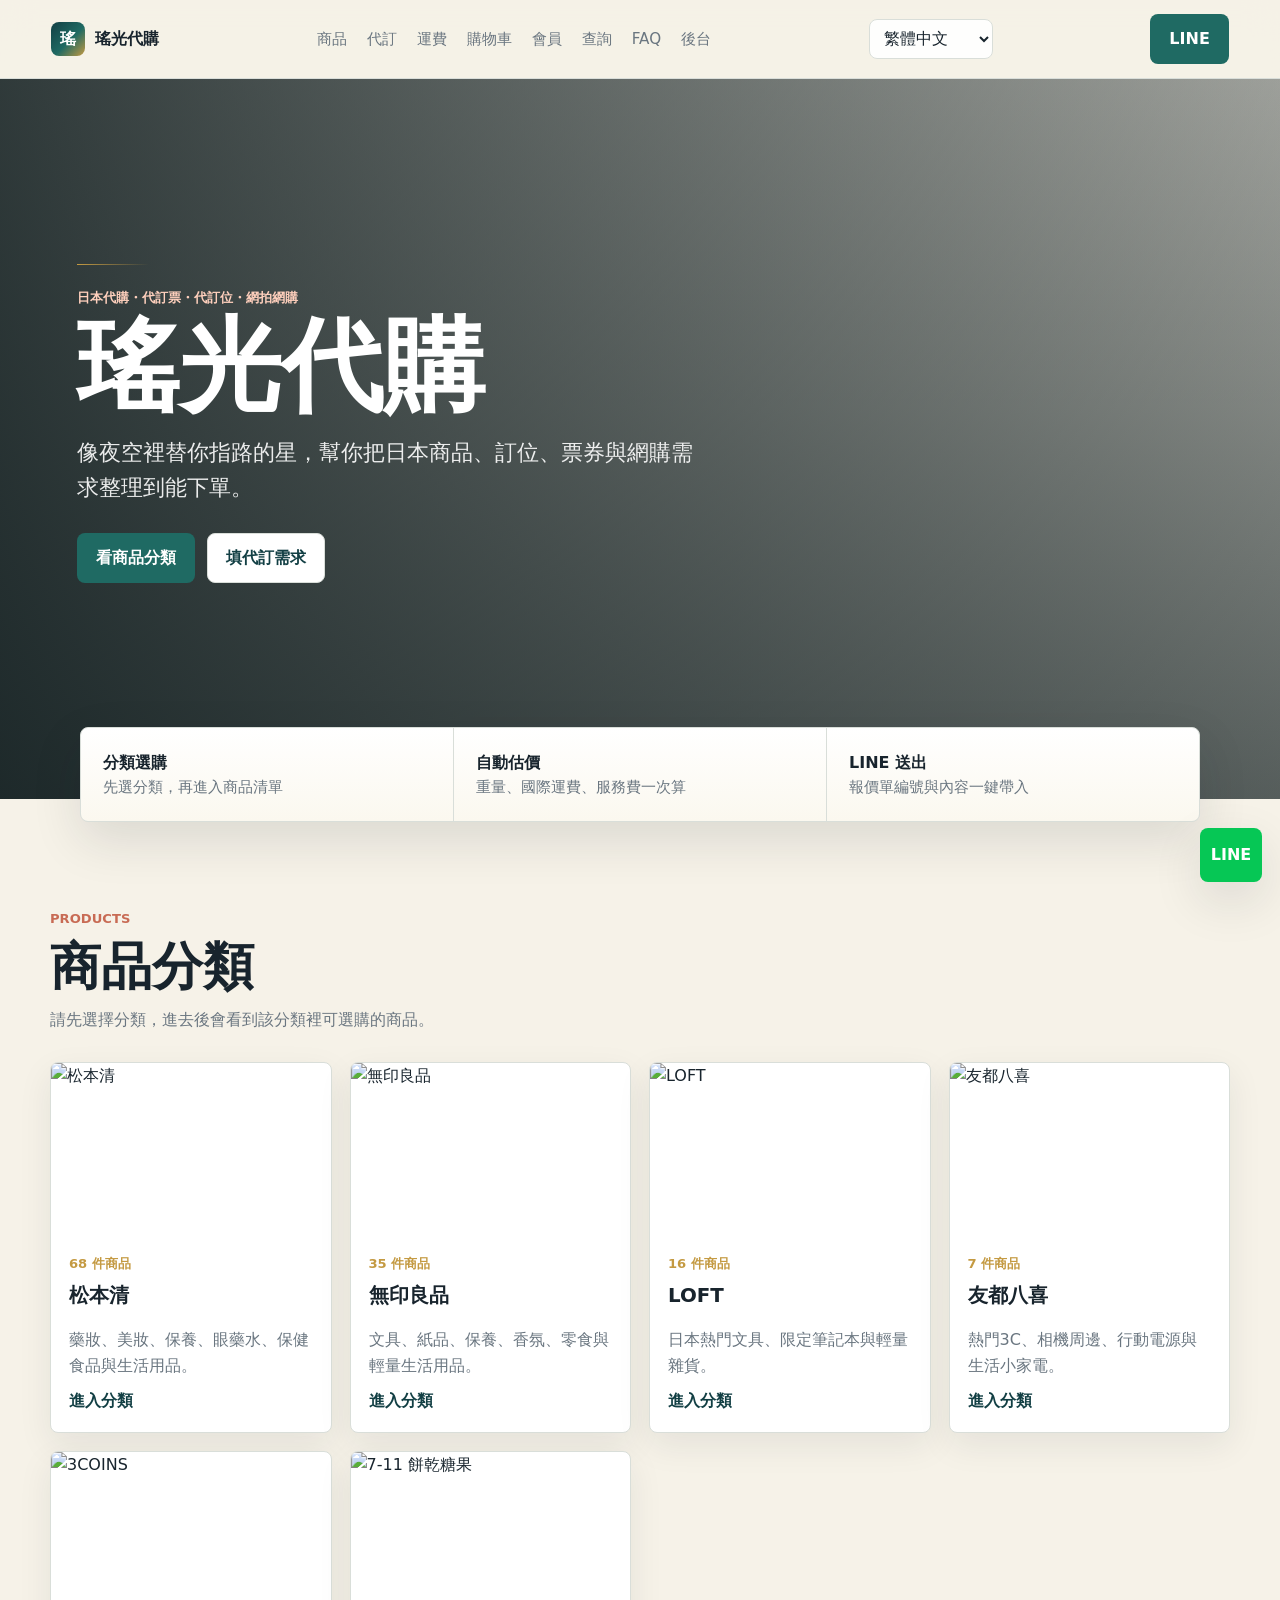
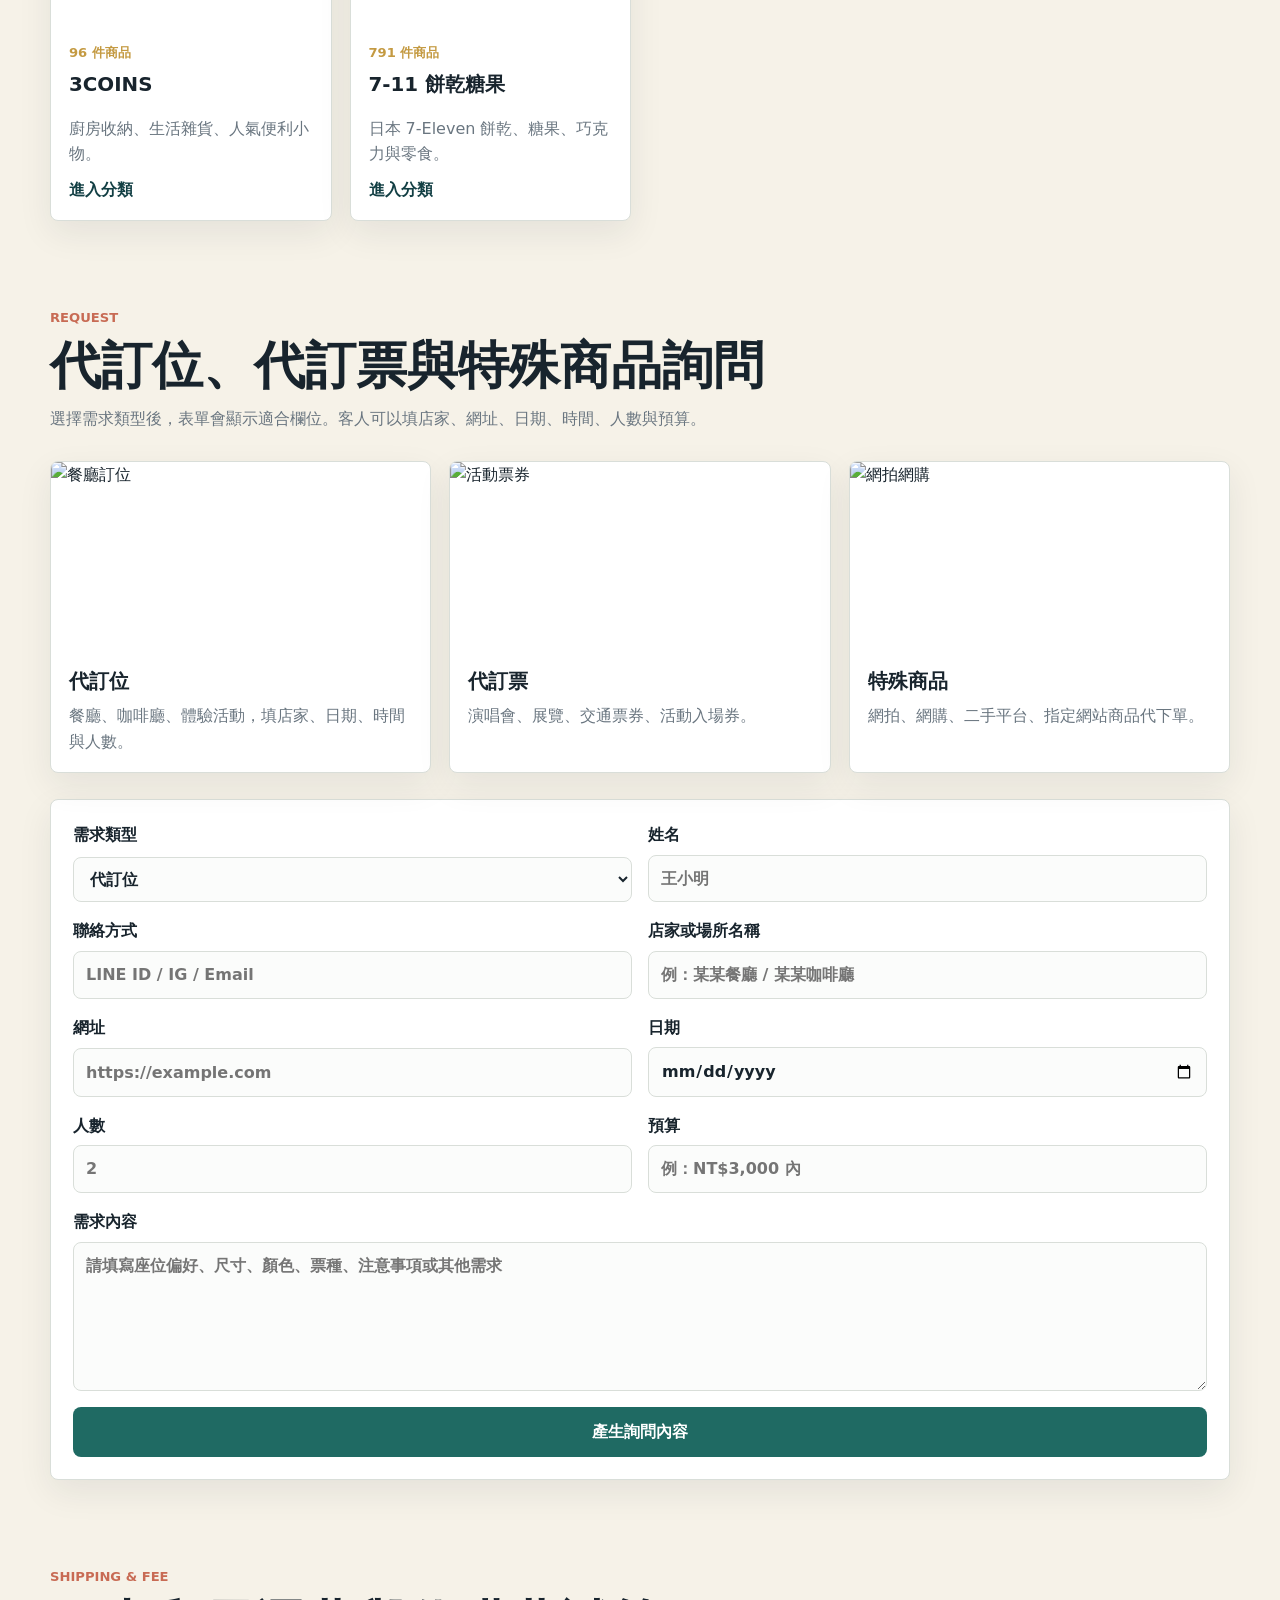
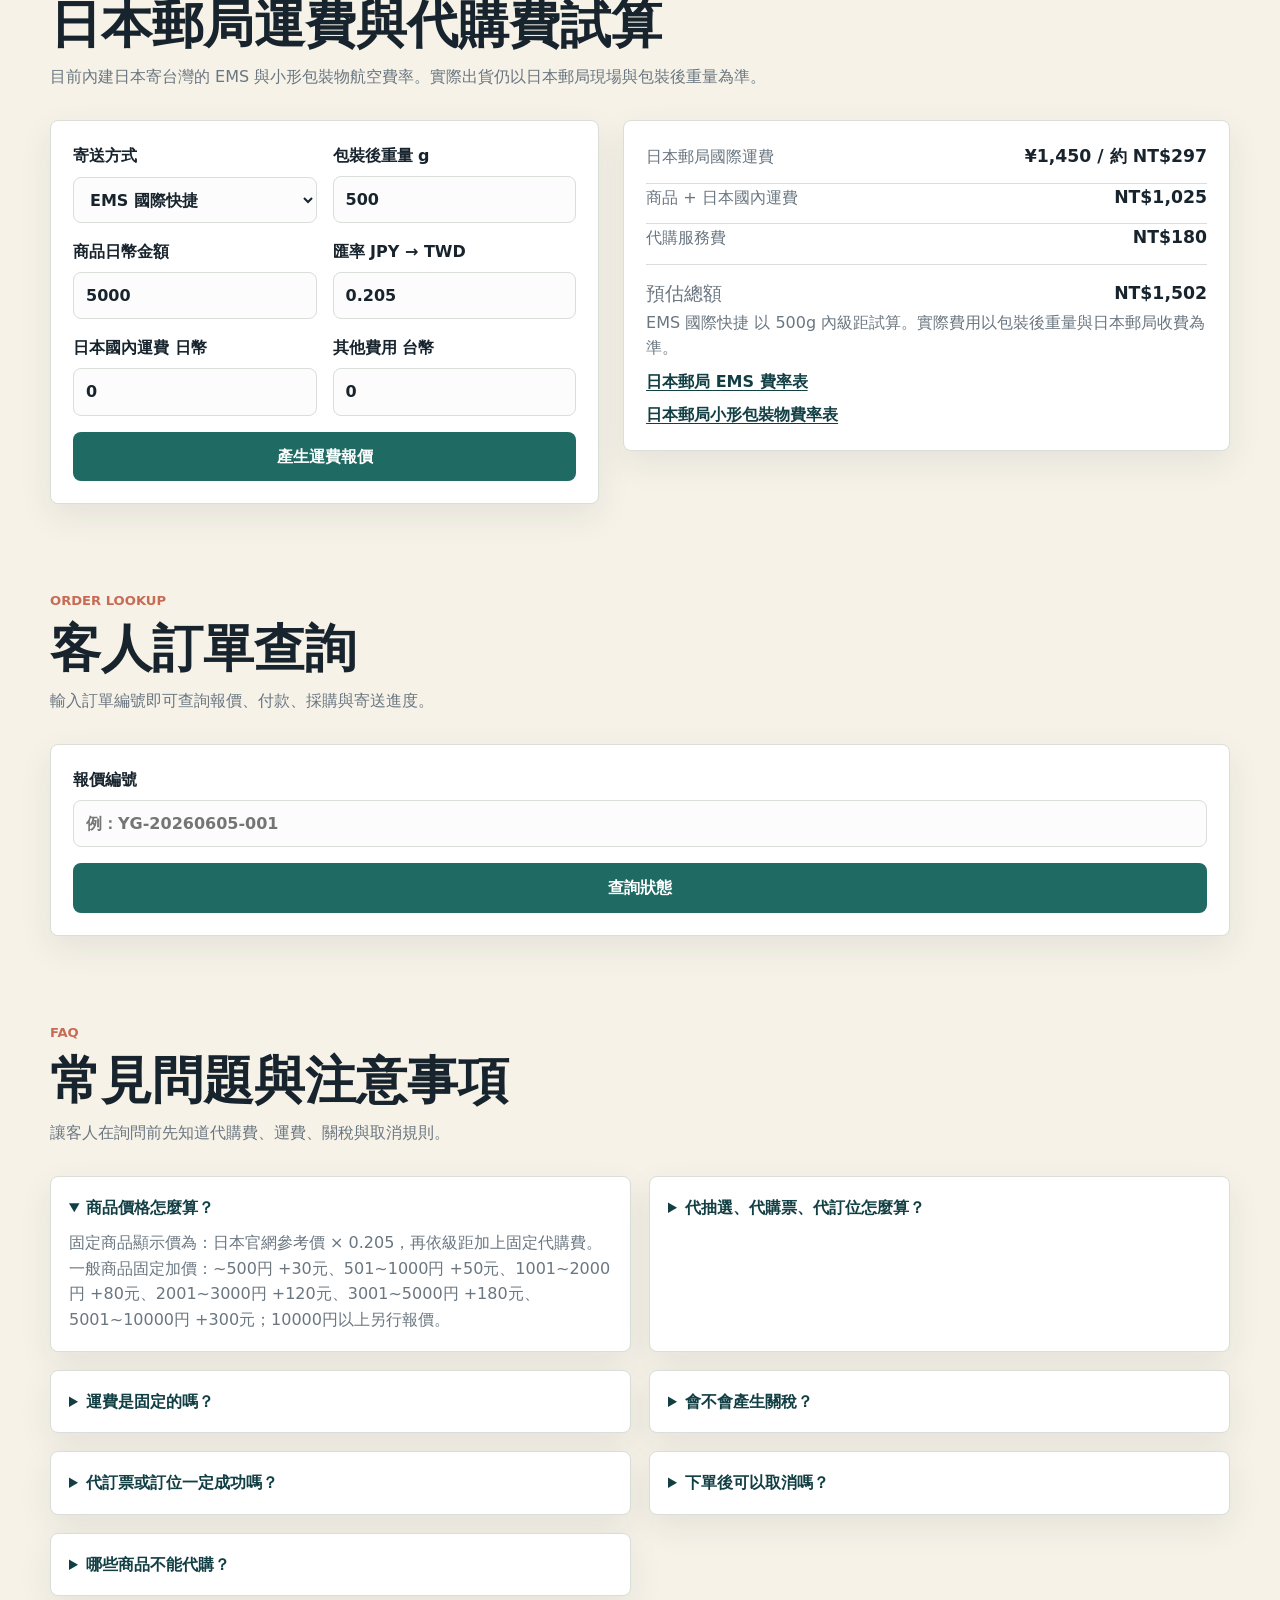
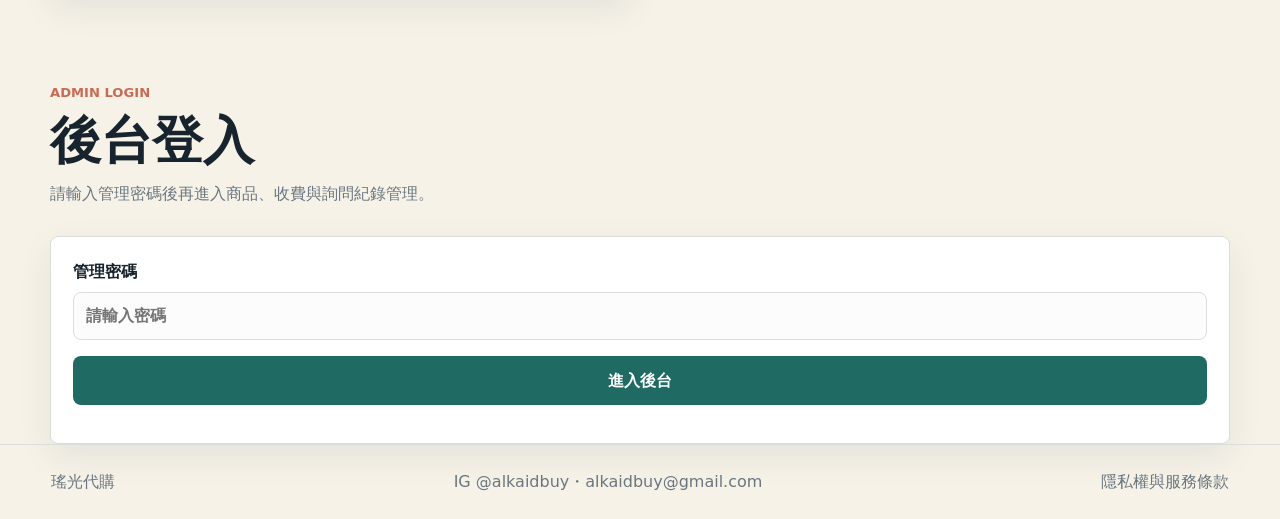
==== index.html @ a447ea4b "Add fulfillment and after-sales operations" ====
<!doctype html>
<html lang="zh-Hant">
  <head>
    <meta charset="utf-8" />
    <meta name="viewport" content="width=device-width, initial-scale=1" />
    <title>瑤光代購 | 日本代購代訂商店</title>
    <meta name="description" content="瑤光代購提供日本代購、代訂票、代訂位、網拍網購與日本郵局運費試算。" />
    <link rel="preconnect" href="https://images.unsplash.com" />
    <link rel="stylesheet" href="styles.css" />
  </head>
  <body data-request-type="代訂位">
    <header class="site-header">
      <a class="brand" href="index.html" aria-label="瑤光代購首頁">
        <span class="brand-mark">瑤</span>
        <span>瑤光代購</span>
      </a>
      <nav class="nav-links" aria-label="主要導覽">
        <a href="#products">商品</a>
        <a href="#special">代訂</a>
        <a href="#shipping">運費</a>
        <a href="cart.html">購物車</a>
        <a href="member.html">會員</a>
        <a href="#lookup">查詢</a>
        <a href="#faq">FAQ</a>
        <a href="#admin-login">後台</a>
      </nav>
      <a class="line-button" href="https://lin.ee/NxJLmwO" target="_blank" rel="noreferrer">LINE</a>
    </header>

    <main id="top">
      <section class="hero">
        <div class="hero-media" aria-hidden="true"></div>
        <div class="hero-content">
          <p class="eyebrow">日本代購・代訂票・代訂位・網拍網購</p>
          <h1>瑤光代購</h1>
          <p class="hero-copy">像夜空裡替你指路的星，幫你把日本商品、訂位、票券與網購需求整理到能下單。</p>
          <div class="hero-actions">
            <a class="primary-button" href="#products">看商品分類</a>
            <a class="secondary-button" href="#special">填代訂需求</a>
          </div>
        </div>
      </section>

      <section class="service-strip">
        <div><strong>分類選購</strong><span>先選分類，再進入商品清單</span></div>
        <div><strong>自動估價</strong><span>重量、國際運費、服務費一次算</span></div>
        <div><strong>LINE 送出</strong><span>報價單編號與內容一鍵帶入</span></div>
      </section>

      <section class="section" id="products">
        <div class="section-heading">
          <p class="eyebrow">Products</p>
          <h2>商品分類</h2>
          <p>請先選擇分類，進去後會看到該分類裡可選購的商品。</p>
        </div>

        <div class="category-grid" id="categoryGrid" aria-live="polite"></div>

        <div class="category-view" id="categoryView" hidden>
          <div class="category-toolbar">
            <button class="secondary-button" id="backToCategories" type="button">返回分類</button>
            <div>
              <p class="eyebrow">Category</p>
              <h2 id="categoryTitle">商品清單</h2>
            </div>
          </div>
          <div class="product-tools">
            <div class="search-wrap">
              <input id="productSearch" type="search" placeholder="搜尋商品名稱、型號、容量或說明" autocomplete="off" />
              <div class="search-suggestions" id="searchSuggestions" hidden></div>
            </div>
            <select id="productSubcategory"><option value="">全部細分類</option></select>
            <select id="productStatus"><option value="">全部狀態</option><option value="可代購">可直接代購</option><option value="需確認">需確認</option><option value="可寄送">只顯示可寄送</option></select>
            <input id="productSpecFilter" type="search" placeholder="容量／規格，例如 30mL" />
            <label class="price-filter">價格 <input id="productMinPrice" type="number" min="0" step="50" placeholder="最低" /><span>–</span><input id="productMaxPrice" type="number" min="0" step="50" placeholder="最高" /></label>
            <select id="productSort">
              <option value="popular">熱門排序</option>
              <option value="newest">最新上架</option>
              <option value="priceAsc">價格由低到高</option>
              <option value="priceDesc">價格由高到低</option>
              <option value="weightAsc">重量由輕到重</option>
              <option value="status">依商品狀態</option>
            </select>
          </div>
          <div class="hot-searches" aria-label="熱門搜尋"><span>熱門：</span><button type="button">眼藥水</button><button type="button">UHA</button><button type="button">DHC</button><button type="button">面膜</button><button type="button">無印零食</button></div>
          <div class="product-grid" id="productGrid" aria-live="polite"></div>
          <div class="product-more" id="productMore" hidden>
            <span id="productResultCount"></span>
            <button class="secondary-button" id="loadMoreProducts" type="button">顯示更多商品</button>
          </div>
        </div>
      </section>

      <section class="section services" id="special">
        <div class="section-heading">
          <p class="eyebrow">Request</p>
          <h2>代訂位、代訂票與特殊商品詢問</h2>
          <p>選擇需求類型後，表單會顯示適合欄位。客人可以填店家、網址、日期、時間、人數與預算。</p>
        </div>

        <div class="service-grid">
          <article class="service-card">
            <img src="https://images.unsplash.com/photo-1517248135467-4c7edcad34c4?auto=format&fit=crop&w=900&q=80" alt="餐廳訂位" />
            <div><h3>代訂位</h3><p>餐廳、咖啡廳、體驗活動，填店家、日期、時間與人數。</p></div>
          </article>
          <article class="service-card">
            <img src="https://images.unsplash.com/photo-1501281668745-f7f57925c3b4?auto=format&fit=crop&w=900&q=80" alt="活動票券" />
            <div><h3>代訂票</h3><p>演唱會、展覽、交通票券、活動入場券。</p></div>
          </article>
          <article class="service-card">
            <img src="https://images.unsplash.com/photo-1516321318423-f06f85e504b3?auto=format&fit=crop&w=900&q=80" alt="網拍網購" />
            <div><h3>特殊商品</h3><p>網拍、網購、二手平台、指定網站商品代下單。</p></div>
          </article>
        </div>

        <form class="request-form special-form" id="specialForm">
          <label>需求類型<select id="specialType" required><option value="代訂位">代訂位</option><option value="代訂票">代訂票</option><option value="特殊商品代購">特殊商品代購</option><option value="網拍網購">網拍網購</option></select></label>
          <label>姓名<input id="specialName" type="text" placeholder="王小明" required /></label>
          <label>聯絡方式<input id="specialContact" type="text" placeholder="LINE ID / IG / Email" required /></label>
          <label class="reservation-field">店家或場所名稱<input id="venueName" type="text" placeholder="例：某某餐廳 / 某某咖啡廳" /></label>
          <label class="ticket-field product-field">活動或商品名稱<input id="requestName" type="text" placeholder="例：演唱會名稱 / 商品名稱" /></label>
          <label>網址<input id="specialLink" type="url" placeholder="https://example.com" /></label>
          <label>日期<input id="specialDate" type="date" /></label>
          <label class="reservation-field ticket-field">時間<input id="specialTime" type="time" /></label>
          <label class="reservation-field">人數<input id="peopleCount" type="number" min="1" step="1" placeholder="2" /></label>
          <label class="ticket-field product-field">數量<input id="itemQuantity" type="number" min="1" step="1" placeholder="1" /></label>
          <label>預算<input id="specialBudget" type="text" placeholder="例：NT$3,000 內" /></label>
          <label class="full">需求內容<textarea id="specialDetails" rows="5" placeholder="請填寫座位偏好、尺寸、顏色、票種、注意事項或其他需求" required></textarea></label>
          <button class="primary-button form-submit" type="submit">產生詢問內容</button>
        </form>
      </section>

      <section class="section shipping-section" id="shipping">
        <div class="section-heading">
          <p class="eyebrow">Shipping & Fee</p>
          <h2>日本郵局運費與代購費試算</h2>
          <p>目前內建日本寄台灣的 EMS 與小形包裝物航空費率。實際出貨仍以日本郵局現場與包裝後重量為準。</p>
        </div>

        <div class="calculator-layout">
          <form class="request-form shipping-form" id="shippingForm">
            <label>寄送方式<select id="shippingMethod"><option value="ems">EMS 國際快捷</option><option value="smallPacketAir">小形包裝物 航空</option></select></label>
            <label>包裝後重量 g<input id="shippingWeight" type="number" min="1" max="30000" step="1" value="500" /></label>
            <label>商品日幣金額<input id="itemYen" type="number" min="0" step="1" value="5000" /></label>
            <label>匯率 JPY → TWD<input id="yenRate" type="number" min="0" step="0.001" value="0.205" /></label>
            <label>日本國內運費 日幣<input id="domesticYen" type="number" min="0" step="1" value="0" /></label>
            <label hidden>代購服務費 %<input id="servicePercent" type="number" min="0" step="1" value="10" /></label>
            <label hidden>最低服務費 台幣<input id="minimumFee" type="number" min="0" step="1" value="100" /></label>
            <label>其他費用 台幣<input id="extraFee" type="number" min="0" step="1" value="0" /></label>
            <button class="primary-button form-submit" type="submit">產生運費報價</button>
          </form>
          <div class="shipping-result">
            <div class="result-row"><span>日本郵局國際運費</span><strong id="shippingYen">¥0</strong></div>
            <div class="result-row"><span>商品 + 日本國內運費</span><strong id="itemTwd">NT$0</strong></div>
            <div class="result-row"><span>代購服務費</span><strong id="serviceFeeTwd">NT$0</strong></div>
            <div class="result-row total"><span>預估總額</span><strong id="estimateTotal">NT$0</strong></div>
            <p id="shippingNote">請輸入重量後試算。</p>
            <div class="source-links">
              <a href="https://www.post.japanpost.jp/send/oversea/charge/list-ems/all.html" target="_blank" rel="noreferrer">日本郵局 EMS 費率表</a>
              <a href="https://www.post.japanpost.jp/int/2023fee_revision_kokusai/pdf/charge04.pdf" target="_blank" rel="noreferrer">日本郵局小形包裝物費率表</a>
            </div>
          </div>
        </div>
      </section>

      <section class="section cart-section" id="cart" hidden>
        <div class="section-heading">
          <p class="eyebrow">Cart</p>
          <h2>購物車與付款</h2>
          <p>固定商品會自動加總重量並套用運費設定，送出後會產生報價單編號與 LINE 訊息。</p>
        </div>
        <div class="checkout-layout">
          <div class="cart-panel">
            <div id="cartItems" class="cart-items"></div>
            <div class="cart-estimate">
              <div><span>商品重量</span><strong id="cartWeight">0g</strong></div>
              <div><span>商品小計</span><strong id="cartSubtotal">NT$0</strong></div>
              <div><span>優惠折抵</span><strong id="cartDiscount">-NT$0</strong></div>
              <div><span>預估國際運費</span><strong id="cartShipping">NT$0</strong></div>
            </div>
            <div class="coupon-entry">
              <input id="couponCode" type="text" placeholder="輸入優惠券代碼" />
              <button class="secondary-button" id="applyCoupon" type="button">套用</button>
            </div>
            <p class="coupon-message" id="couponMessage"></p>
            <div class="cart-total"><span>預估合計</span><strong id="cartTotal">NT$0</strong></div>
          </div>
          <form class="request-form checkout-form" id="checkoutForm">
            <label>姓名<input id="orderName" type="text" placeholder="王小明" required /></label>
            <label>聯絡方式<input id="orderContact" type="text" placeholder="LINE ID / IG / Email" required /></label>
            <label>付款方式<select id="paymentMethod" required><option value="銀行轉帳">銀行轉帳</option><option value="LINE Pay">LINE Pay</option><option value="到店付款">到店付款</option></select></label>
            <label>取貨方式<select id="deliveryMethod" required><option value="宅配">宅配</option><option value="超商取貨">超商取貨</option><option value="面交">面交</option></select></label>
            <label class="full">備註<textarea id="orderNote" rows="4" placeholder="地址、希望到貨時間或其他備註"></textarea></label>
            <button class="primary-button form-submit" type="submit">確認並送出訂單</button>
          </form>
        </div>
      </section>

      <section class="summary-panel" id="summaryPanel" hidden>
        <div><p class="eyebrow">Message</p><h2>可傳給客服的內容</h2></div>
        <textarea id="summaryText" rows="10" readonly></textarea>
        <div class="summary-actions">
          <button class="secondary-button" id="copyButton" type="button">複製內容</button>
          <a class="secondary-button" id="emailNotifyButton" href="#" target="_blank" rel="noreferrer">寄 Email 通知</a>
          <a class="line-button" id="summaryLineButton" href="https://lin.ee/NxJLmwO" target="_blank" rel="noreferrer">用 LINE 送出</a>
        </div>
      </section>

      <dialog class="product-dialog" id="productDialog">
        <button class="dialog-close" id="closeProductDialog" type="button" aria-label="關閉">×</button>
        <div id="productDetail"></div>
      </dialog>

      <section class="section member-section" id="member" hidden>
        <div class="section-heading">
          <p class="eyebrow">Member Center</p>
          <h2>會員中心</h2>
          <p>註冊後可查看自己的訂單明細、歷史紀錄與會員專屬折價券。</p>
        </div>
        <div class="member-auth" id="memberAuth">
          <form class="request-form" id="memberRegisterForm">
            <div class="full"><p class="eyebrow">Register</p><h3>申請會員</h3></div>
            <label>姓名<input id="memberRegisterName" type="text" autocomplete="name" required /></label>
            <label>Email<input id="memberRegisterEmail" type="email" autocomplete="email" required /></label>
            <label class="full">密碼<input id="memberRegisterPassword" type="password" minlength="8" autocomplete="new-password" required /></label>
            <button class="primary-button form-submit" type="submit">建立會員帳號</button>
          </form>
          <form class="request-form" id="memberLoginForm">
            <div class="full"><p class="eyebrow">Login</p><h3>會員登入</h3></div>
            <label class="full">Email<input id="memberLoginEmail" type="email" autocomplete="email" required /></label>
            <label class="full">密碼<input id="memberLoginPassword" type="password" autocomplete="current-password" required /></label>
            <button class="primary-button form-submit" type="submit">登入會員中心</button>
          </form>
        </div>
        <p class="member-message" id="memberMessage" role="status"></p>
        <div class="member-dashboard" id="memberDashboard" hidden>
          <div class="member-toolbar">
            <div><p class="eyebrow">My Account</p><h3 id="memberWelcome">會員您好</h3><p id="memberEmail"></p></div>
            <button class="secondary-button" id="memberLogout" type="button">登出</button>
          </div>
          <div class="member-columns">
            <section><h3>我的折價券</h3><div id="memberCouponList" class="member-coupon-list"></div></section>
            <section><h3>訂單與購物明細</h3><div id="memberOrderList" class="member-order-list"></div></section>
          </div>
        </div>
      </section>

      <section class="section lookup-section" id="lookup">
        <div class="section-heading">
          <p class="eyebrow">Order Lookup</p>
          <h2>客人訂單查詢</h2>
          <p>輸入訂單編號即可查詢報價、付款、採購與寄送進度。</p>
        </div>
        <form class="request-form lookup-form" id="lookupForm">
          <label class="full">報價編號<input id="lookupQuoteId" type="text" placeholder="例：YG-20260605-001" required /></label>
          <button class="primary-button form-submit" type="submit">查詢狀態</button>
        </form>
        <div class="lookup-result" id="lookupResult" hidden></div>
      </section>

      <section class="section faq-section" id="faq">
        <div class="section-heading"><p class="eyebrow">FAQ</p><h2>常見問題與注意事項</h2><p>讓客人在詢問前先知道代購費、運費、關稅與取消規則。</p></div>
        <div class="faq-grid">
          <details open><summary>商品價格怎麼算？</summary><p>固定商品顯示價為：日本官網參考價 × 0.205，再依級距加上固定代購費。一般商品固定加價：~500円 +30元、501~1000円 +50元、1001~2000円 +80元、2001~3000円 +120元、3001~5000円 +180元、5001~10000円 +300元；10000円以上另行報價。</p></details>
          <details><summary>代抽選、代購票、代訂位怎麼算？</summary><p>代抽選/代搶成功依商品價格另外計算，失敗只收 NT$50/次。一般票券 +NT$200 起，熱門活動/演唱會 +NT$500 起。日本餐廳/活動代訂位固定服務費 NT$150/次，訂位失敗不收費。</p></details>
          <details><summary>運費是固定的嗎？</summary><p>不是。網站會依商品重量先用日本郵局 EMS 或小形包裝物航空試算，實際仍以包裝後重量與郵局收費為準。</p></details>
          <details><summary>會不會產生關稅？</summary><p>高單價、多件或特殊品項可能產生進口稅費，實際以海關判定為準。</p></details>
          <details><summary>代訂票或訂位一定成功嗎？</summary><p>無法保證。票券、餐廳與活動名額會受平台規則、庫存、時間與店家回覆影響。</p></details>
          <details><summary>下單後可以取消嗎？</summary><p>尚未代下單前可討論取消；已付款、已代下單、已訂位或票券成立後，需依店家或平台規則處理。</p></details>
          <details><summary>哪些商品不能代購？</summary><p>違禁品、危險物品、航空禁運品、需要特殊許可的商品，會視情況婉拒接單。</p></details>
        </div>
      </section>

      <section class="section admin-login-section" id="admin-login">
        <div class="section-heading">
          <p class="eyebrow">Admin Login</p>
          <h2>後台登入</h2>
          <p>請輸入管理密碼後再進入商品、收費與詢問紀錄管理。</p>
        </div>
        <form class="request-form admin-login-form" id="adminLoginForm">
          <label class="full">管理密碼<input id="adminPassword" type="password" placeholder="請輸入密碼" required /></label>
          <button class="primary-button form-submit" type="submit">進入後台</button>
          <p class="full login-hint" id="adminLoginMessage"></p>
        </form>
      </section>

      <section class="section admin-section" id="admin" hidden>
        <div class="section-heading">
          <p class="eyebrow">Admin</p>
          <h2>簡易後台管理</h2>
          <p>可管理商品與收費設定，並讀取雲端訂單、更新處理進度及匯出紀錄。</p>
        </div>

        <section class="admin-operations">
          <div><p class="eyebrow">Operations</p><h2>營運總覽</h2></div>
          <div class="dashboard-stats" id="dashboardStats"><p>登入後載入營運資料。</p></div>
          <div class="panel-actions"><button class="secondary-button" id="refreshDashboard" type="button">更新報表</button><button class="secondary-button" id="syncCatalog" type="button">首次同步全部商品</button><button class="secondary-button" id="enableBackup" type="button">啟用每日備份</button></div>
          <p class="login-hint" id="operationsMessage"></p>
        </section>

        <div class="admin-grid">
          <form class="request-form settings-form" id="settingsForm">
            <label>預設寄送方式<select id="settingShippingMethod"><option value="ems">EMS 國際快捷</option><option value="smallPacketAir">小形包裝物 航空</option></select></label>
            <label>匯率 JPY → TWD<input id="settingYenRate" type="number" min="0" step="0.001" value="0.205" /></label>
            <label hidden>代購服務費 %<input id="settingServicePercent" type="number" min="0" step="1" value="10" /></label>
            <label hidden>最低服務費 台幣<input id="settingMinimumFee" type="number" min="0" step="1" value="100" /></label>
            <label>其他費用 台幣<input id="settingExtraFee" type="number" min="0" step="1" value="0" /></label>
            <label class="full">通知 Email<input id="settingNotifyEmail" type="email" placeholder="you@example.com" /></label>
            <label class="full">Google 訂單系統網址<input id="settingSheetUrl" type="url" placeholder="https://script.google.com/macros/s/.../exec" /></label>
            <button class="primary-button form-submit" type="submit">儲存收費設定</button>
          </form>

          <form class="request-form admin-form" id="adminForm">
            <input id="editingProductId" type="hidden" />
            <label>商品名稱<input id="adminName" type="text" placeholder="例：限定零食組" required /></label>
            <label>店家分類<select id="adminCategory" required><option value="matsukiyo">松本清</option><option value="muji">無印良品</option><option value="loft">LOFT</option><option value="yodobashi">友都八喜</option><option value="threecoins">3COINS</option><option value="seven">7-11 餅乾糖果</option></select></label>
            <label>細分類<input id="adminSubcategory" type="text" placeholder="例：藥妝、美妝、零食" /></label>
            <label>官網價格 日幣<input id="adminPrice" type="number" min="1" step="1" placeholder="680" required /></label>
            <label>重量 g<input id="adminWeight" type="number" min="1" step="1" placeholder="300" required /></label>
            <label>庫存數量<input id="adminStock" type="number" min="0" step="1" value="10" required /></label>
            <label>型號／尺寸／容量<input id="adminSpec" type="text" placeholder="例：50mL、M、黑色" /></label>
            <label>規格選項<input id="adminVariants" type="text" placeholder="例：黑色|白色|粉色" /></label>
            <label>商品狀態<select id="adminStatus"><option value="可代購">可代購</option><option value="需確認寄送">需確認寄送</option><option value="需確認輸入">需確認輸入</option><option value="需查庫存">需查庫存</option><option value="預購">預購</option><option value="需詢價">需詢價</option><option value="售完">售完</option></select></label>
            <label>圖片網址<input id="adminImage" type="url" placeholder="https://..." /></label>
            <label class="full">商品說明<textarea id="adminDescription" rows="4" placeholder="商品特色、規格、注意事項" required></textarea></label>
            <button class="primary-button form-submit" id="saveProductButton" type="submit">新增到分類商品</button>
            <button class="secondary-button form-submit" id="cancelEditProduct" type="button" hidden>取消編輯</button>
            <button class="secondary-button form-submit" id="resetProducts" type="button">恢復預設商品</button>
          </form>

          <form class="request-form coupon-form" id="couponForm">
            <div class="full"><p class="eyebrow">Coupons</p><h2>優惠券設定</h2></div>
            <label>優惠券代碼<input id="adminCouponCode" type="text" placeholder="WELCOME100" required /></label>
            <label>折扣方式<select id="adminCouponType"><option value="fixed">固定折抵金額</option><option value="percent">百分比折扣</option></select></label>
            <label>折扣數值<input id="adminCouponValue" type="number" min="1" step="1" placeholder="100" required /></label>
            <label>最低商品金額<input id="adminCouponMinimum" type="number" min="0" step="1" value="0" /></label>
            <label>到期日<input id="adminCouponExpiry" type="date" /></label>
            <label><input id="adminCouponActive" type="checkbox" checked /> 啟用優惠券</label>
            <button class="primary-button form-submit" type="submit">新增優惠券</button>
            <div class="coupon-admin-list full" id="couponAdminList"></div>
          </form>
        </div>

        <div class="products-panel">
          <div class="orders-heading">
            <div><p class="eyebrow">Catalog</p><h2>商品管理</h2></div>
            <button class="secondary-button" id="adminLogout" type="button">登出後台</button>
          </div>
          <div class="admin-product-list" id="adminProductList"></div>
        </div>

        <div class="orders-panel">
          <div class="orders-heading">
            <div><p class="eyebrow">Orders</p><h2>詢問紀錄</h2></div>
            <div class="panel-actions">
              <button class="secondary-button" id="exportOrders" type="button">匯出 CSV</button>
              <button class="secondary-button" id="clearOrders" type="button">清空紀錄</button>
            </div>
          </div>
          <div class="order-list" id="orderList"></div>
        </div>

        <div class="orders-panel">
          <div class="orders-heading"><div><p class="eyebrow">After-sales</p><h2>售後案件管理</h2></div><button class="secondary-button" id="refreshSupport" type="button">更新案件</button></div>
          <div class="order-list" id="supportAdminList"><p class="empty-cart">登入後載入售後案件。</p></div>
        </div>
      </section>
    </main>

    <nav class="mobile-tabbar" aria-label="手機快速操作">
      <a href="#products">商品</a>
      <a href="#special">詢問</a>
      <a href="cart.html">購物車</a>
      <a href="https://lin.ee/NxJLmwO" target="_blank" rel="noreferrer">LINE</a>
    </nav>

    <a class="cart-dock" id="cartDock" href="cart.html"><span>購物車 <strong id="cartDockCount">0</strong> 件</span><strong id="cartDockTotal">NT$0</strong></a>

    <a class="floating-line" href="https://lin.ee/NxJLmwO" target="_blank" rel="noreferrer" aria-label="用 LINE 聯絡">LINE</a>

    <footer class="site-footer">
      <span>瑤光代購</span>
      <span>IG @alkaidbuy・alkaidbuy@gmail.com</span>
    </footer>

    <script src="script.js"></script>
    <script src="site-enhancements.js"></script>
  </body>
</html>
---- styles.css ----
:root {
  color-scheme: light;
  --ink: #18242d;
  --muted: #6a7680;
  --line: #d9ded9;
  --paper: #f6f2e8;
  --white: #ffffff;
  --green: #1f6a63;
  --green-dark: #123f44;
  --coral: #c86b54;
  --gold: #c49a42;
  --danger: #a43e35;
  --shadow: 0 18px 50px rgba(24, 33, 38, 0.12);
}

* { box-sizing: border-box; }
html { scroll-behavior: smooth; }
body {
  margin: 0;
  color: var(--ink);
  background: linear-gradient(180deg, rgba(13, 23, 33, 0.05), transparent 420px), var(--paper);
  font-family: "Noto Sans TC", "Microsoft JhengHei", system-ui, sans-serif;
  line-height: 1.6;
}
img { display: block; max-width: 100%; }
a { color: inherit; text-decoration: none; }
button, input, select, textarea { font: inherit; }

.site-header {
  position: sticky;
  top: 0;
  z-index: 10;
  display: flex;
  align-items: center;
  justify-content: space-between;
  gap: 24px;
  padding: 14px clamp(18px, 4vw, 56px);
  background: rgba(246, 242, 232, 0.92);
  border-bottom: 1px solid var(--line);
  backdrop-filter: blur(16px);
}
.brand, .nav-links, .hero-actions, .summary-actions, .panel-actions { display: flex; align-items: center; }
.brand { gap: 10px; font-weight: 900; }
.brand-mark {
  display: grid;
  width: 34px;
  height: 34px;
  place-items: center;
  color: var(--white);
  background: linear-gradient(135deg, var(--green-dark), var(--green) 55%, var(--gold));
  border-radius: 8px;
}
.nav-links { gap: 20px; color: var(--muted); font-size: 0.95rem; }
.nav-links a:hover { color: var(--ink); }
.language-select { width: auto; min-width: 118px; min-height: 40px; padding: 7px 28px 7px 10px; background: rgba(255,255,255,.88); }
.website-check { position: absolute !important; left: -10000px !important; width: 1px !important; height: 1px !important; overflow: hidden !important; }

.primary-button, .secondary-button, .cart-button, .line-button, .qty-button, .remove-button {
  min-height: 42px;
  border: 1px solid transparent;
  border-radius: 8px;
  cursor: pointer;
  transition: transform 0.2s ease, border-color 0.2s ease, background 0.2s ease;
}
.primary-button, .cart-button, .line-button { color: var(--white); background: var(--green); }
.primary-button, .secondary-button, .line-button {
  display: inline-flex;
  align-items: center;
  justify-content: center;
  padding: 11px 18px;
  font-weight: 900;
}
.secondary-button { color: var(--green-dark); background: var(--white); border-color: var(--line); }
.danger-button { color: var(--danger); }
.primary-button:hover, .cart-button:hover, .line-button:hover { background: var(--green-dark); transform: translateY(-1px); }
.secondary-button:hover { border-color: var(--green); }
.cart-button:disabled { cursor: not-allowed; opacity: 0.6; }

.hero {
  position: relative;
  min-height: min(720px, calc(100vh - 66px));
  display: grid;
  align-items: center;
  padding: 88px clamp(20px, 6vw, 84px) 118px;
  overflow: hidden;
  color: var(--white);
}
.hero::after {
  position: absolute;
  inset: 0;
  content: "";
  background: linear-gradient(90deg, rgba(11, 24, 26, 0.82), rgba(11, 24, 26, 0.28)), linear-gradient(0deg, rgba(11, 24, 26, 0.56), rgba(11, 24, 26, 0.1));
}
.hero-media {
  position: absolute;
  inset: 0;
  background-image: url("https://images.unsplash.com/photo-1519671482749-fd09be7ccebf?auto=format&fit=crop&w=2200&q=85");
  background-position: center;
  background-size: cover;
}
.hero-content { position: relative; z-index: 1; max-width: 760px; }
.hero-content::before {
  display: block;
  width: 72px;
  height: 1px;
  margin-bottom: 22px;
  content: "";
  background: linear-gradient(90deg, var(--gold), rgba(255, 255, 255, 0));
}
.eyebrow { margin: 0 0 10px; color: var(--coral); font-size: 0.82rem; font-weight: 900; text-transform: uppercase; }
.hero .eyebrow { color: #ffd0bd; }
h1, h2, h3, p { overflow-wrap: anywhere; }
h1 { margin: 0; font-size: clamp(3rem, 8vw, 6.8rem); line-height: 0.94; }
.hero-copy { max-width: 620px; margin: 22px 0 28px; color: rgba(255, 255, 255, 0.9); font-size: clamp(1.05rem, 2vw, 1.35rem); }
.hero-actions, .summary-actions, .panel-actions { gap: 12px; flex-wrap: wrap; }

.service-strip {
  display: grid;
  grid-template-columns: repeat(3, 1fr);
  gap: 1px;
  max-width: min(1120px, calc(100% - 36px));
  margin: -72px auto 0;
  position: relative;
  z-index: 2;
  overflow: hidden;
  border: 1px solid var(--line);
  border-radius: 8px;
  background: var(--line);
  box-shadow: var(--shadow);
}
.service-strip div { padding: 22px; background: linear-gradient(180deg, #ffffff, #fbf8ef); }
.service-strip strong, .service-strip span { display: block; }
.service-strip span { color: var(--muted); font-size: 0.94rem; }

.section, .summary-panel { width: min(1180px, calc(100% - 36px)); margin: 0 auto; }
.section { padding: 86px 0 0; }
.section-heading { max-width: 720px; margin-bottom: 30px; }
.section-heading h2, .summary-panel h2, .category-toolbar h2, .orders-heading h2 { margin: 0; font-size: clamp(2rem, 4vw, 3.4rem); line-height: 1.08; }
.section-heading p:not(.eyebrow) { margin: 12px 0 0; color: var(--muted); }

.category-grid, .product-grid, .service-grid, .faq-grid { display: grid; gap: 18px; }
.category-grid { grid-template-columns: repeat(4, minmax(0, 1fr)); }
.product-grid, .service-grid { grid-template-columns: repeat(3, minmax(0, 1fr)); }
.faq-grid { grid-template-columns: repeat(2, minmax(0, 1fr)); }

.category-card, .product-card, .service-card, .cart-panel, .shipping-result, .request-form, .summary-panel, .orders-panel, .products-panel, .faq-grid details {
  background: var(--white);
  border: 1px solid var(--line);
  border-radius: 8px;
  box-shadow: 0 12px 34px rgba(24, 36, 45, 0.08);
}
.category-card, .product-card, .service-card { overflow: hidden; }
.category-card {
  display: grid;
  gap: 10px;
  padding: 0 0 18px;
  color: var(--ink);
  text-align: left;
  cursor: pointer;
  transition: transform 0.2s ease, border-color 0.2s ease, box-shadow 0.2s ease;
}
.category-card:hover { border-color: var(--green); box-shadow: var(--shadow); transform: translateY(-2px); }
.category-card img, .product-card img, .service-card img { width: 100%; object-fit: cover; }
.category-card img { height: 180px; }
.product-card img { height: 210px; padding: 12px; object-fit: contain; background: #fff; }
.service-card img { height: 190px; }
.category-card span, .category-card h3, .category-card p, .category-card strong { margin-inline: 18px; }
.category-card h3, .product-body h3, .service-card h3 { margin-block: 0 8px; font-size: 1.24rem; line-height: 1.25; }
.category-card p, .product-body p, .service-card p { margin-block: 0; color: var(--muted); }
.category-card strong { color: var(--green-dark); }
.product-actions { display: grid; grid-template-columns: 1fr 1fr; gap: 8px; margin-top: 14px; }
.product-actions .cart-button { margin-top: 0; }
.source-link {
  display: inline-flex;
  align-items: center;
  justify-content: center;
  min-height: 42px;
  padding: 9px 12px;
  border: 1px solid var(--green);
  border-radius: 6px;
  color: var(--green-dark);
  font-weight: 700;
  text-align: center;
  text-decoration: none;
}
.source-link:hover { background: var(--paper); }
.category-toolbar { display: flex; align-items: end; justify-content: space-between; gap: 18px; margin-bottom: 22px; }
.category-view[hidden], .category-grid[hidden] { display: none; }

.product-tools {
  display: grid;
  grid-template-columns: repeat(auto-fit, minmax(170px, 1fr));
  gap: 14px;
  margin-bottom: 18px;
}
.product-body, .service-card div { padding: 18px; }
.tag { color: var(--gold); font-size: 0.82rem; font-weight: 900; }
.status-pill {
  display: inline-flex;
  align-items: center;
  width: fit-content;
  min-height: 28px;
  padding: 3px 9px;
  margin-left: 8px;
  color: var(--green-dark);
  background: #eef6f0;
  border: 1px solid #c9dfd2;
  border-radius: 8px;
  font-size: 0.82rem;
  font-weight: 900;
}
.status-pill[data-status="售完"] { color: var(--danger); background: #fff0ed; border-color: #efc9bf; }
.status-pill[data-status="需詢價"] { color: #805d18; background: #fff7df; border-color: #ead38a; }
.product-details { display: flex; align-items: center; justify-content: space-between; gap: 12px; margin: 18px 0; }
.product-details span { color: var(--muted); font-weight: 800; }
.product-meta { display: flex; flex-wrap: wrap; gap: 6px; margin-top: 12px; }
.product-meta span { padding: 4px 8px; border: 1px solid var(--line); border-radius: 4px; color: var(--muted); font-size: 0.78rem; }
.variant-picker { display: grid; gap: 5px; margin-top: 12px; color: var(--muted); font-size: 0.84rem; font-weight: 800; }
.price { color: var(--ink); font-size: 1.08rem; font-weight: 900; }
.cart-button { width: 100%; padding: 8px 14px; font-weight: 900; }

.request-form {
  display: grid;
  grid-template-columns: repeat(2, minmax(0, 1fr));
  gap: 16px;
  padding: 22px;
}
.special-form, .admin-form, .settings-form { margin-top: 26px; }
body[data-request-type="代訂位"] .ticket-field,
body[data-request-type="代訂位"] .product-field,
body[data-request-type="代訂票"] .reservation-field,
body[data-request-type="特殊商品代購"] .reservation-field,
body[data-request-type="網拍網購"] .reservation-field { display: none; }
body[data-request-type="特殊商品代購"] .ticket-field,
body[data-request-type="網拍網購"] .ticket-field { display: grid; }
label { display: grid; gap: 7px; color: var(--ink); font-weight: 900; }
input, select, textarea { width: 100%; min-height: 44px; padding: 10px 12px; color: var(--ink); background: #fbfcfb; border: 1px solid var(--line); border-radius: 8px; outline: none; }
textarea { resize: vertical; }
input:focus, select:focus, textarea:focus { border-color: var(--green); box-shadow: 0 0 0 3px rgba(30, 111, 92, 0.12); }
.full, .form-submit { grid-column: 1 / -1; }

.checkout-layout, .calculator-layout, .admin-grid {
  display: grid;
  grid-template-columns: 0.95fr 1.05fr;
  gap: 24px;
  align-items: start;
}
.shipping-result, .cart-panel, .orders-panel, .products-panel { padding: 22px; }
.result-row, .cart-estimate div, .cart-total { display: flex; align-items: center; justify-content: space-between; gap: 14px; padding-bottom: 12px; border-bottom: 1px solid var(--line); }
.result-row span, .cart-estimate span { color: var(--muted); }
.result-row strong, .cart-estimate strong { font-size: 1.08rem; }
.result-row.total, .cart-total { padding: 14px 0 0; border-bottom: 0; font-size: 1.2rem; }
.shipping-result p { margin: 0; color: var(--muted); }
.source-links { display: grid; gap: 8px; padding-top: 8px; }
.source-links a { color: var(--green-dark); font-weight: 900; text-decoration: underline; text-underline-offset: 3px; }

.cart-items, .order-list, .admin-product-list { display: grid; gap: 12px; }
.empty-cart { margin: 0; color: var(--muted); }
.cart-row, .admin-product-card {
  display: grid;
  grid-template-columns: 1fr auto;
  gap: 14px;
  padding-bottom: 14px;
  border-bottom: 1px solid var(--line);
}
.cart-row h3 { margin: 0 0 4px; font-size: 1rem; }
.cart-row p, .admin-product-card span { margin: 0; color: var(--muted); }
.cart-row strong { display: block; margin-top: 6px; }
.cart-controls { display: flex; align-items: center; justify-content: flex-end; gap: 8px; }
.qty-button, .remove-button { min-width: 36px; padding: 6px 10px; background: var(--white); border-color: var(--line); }
.remove-button { color: var(--danger); }
.cart-estimate { display: grid; margin-top: 18px; }
.coupon-entry { display: grid; grid-template-columns: 1fr auto; gap: 8px; margin-top: 18px; }
.coupon-message { min-height: 20px; margin: 8px 0 0; color: var(--green-dark); font-weight: 800; }
.coupon-form { grid-column: 1 / -1; }
.coupon-admin-list { display: grid; gap: 8px; }
.coupon-row { display: grid; grid-template-columns: 1fr auto; gap: 12px; align-items: center; padding: 10px 0; border-bottom: 1px solid var(--line); }
.coupon-row span { display: block; margin-top: 3px; color: var(--muted); }

.summary-panel { display: grid; gap: 16px; padding: 30px; margin-top: 44px; margin-bottom: 72px; }
.summary-panel[hidden] { display: none; }
.admin-section[hidden] { display: none; }
.lookup-result[hidden] { display: none; }
.lookup-result {
  display: grid;
  gap: 10px;
  margin-top: 18px;
  padding: 20px;
  background: var(--white);
  border: 1px solid var(--line);
  border-radius: 8px;
  box-shadow: 0 12px 34px rgba(24, 36, 45, 0.08);
}
.lookup-result strong {
  color: var(--green-dark);
  font-size: 1.2rem;
}
.lookup-result p {
  margin: 0;
  color: var(--muted);
}
.lookup-result textarea {
  min-height: 150px;
}
.lookup-status {
  width: fit-content;
  padding: 4px 10px;
  color: var(--green-dark);
  background: #eef6f0;
  border: 1px solid #c9dfd2;
  border-radius: 8px;
  font-weight: 900;
}
.login-hint {
  margin: 0;
  color: var(--muted);
  font-weight: 900;
}
.faq-grid details { padding: 18px; }
.faq-grid summary { cursor: pointer; color: var(--green-dark); font-weight: 900; }
.faq-grid p { margin: 10px 0 0; color: var(--muted); }
.orders-panel, .products-panel { margin-top: 28px; }
.orders-heading { display: flex; align-items: end; justify-content: space-between; gap: 18px; margin-bottom: 18px; }
.orders-heading h2 { font-size: clamp(1.6rem, 3vw, 2.4rem); }
.order-card {
  display: grid;
  gap: 10px;
  padding: 16px;
  background: #fbfcfb;
  border: 1px solid var(--line);
  border-radius: 8px;
}
.order-card header { display: flex; align-items: center; justify-content: space-between; gap: 12px; }
.order-card h3 { margin: 0; font-size: 1.05rem; }
.order-card p { margin: 0; color: var(--muted); }
.order-card textarea { min-height: 120px; font-size: 0.92rem; }

.floating-line {
  position: fixed;
  right: 18px;
  bottom: 18px;
  z-index: 12;
  display: grid;
  min-width: 62px;
  height: 54px;
  place-items: center;
  color: var(--white);
  background: #06c755;
  border-radius: 8px;
  box-shadow: var(--shadow);
  font-weight: 900;
}
.mobile-tabbar { display: none; }
.site-footer { display: flex; justify-content: space-between; gap: 18px; padding: 24px clamp(18px, 4vw, 56px); color: var(--muted); border-top: 1px solid var(--line); }

@media (max-width: 980px) {
  .category-grid, .product-grid, .service-grid, .faq-grid { grid-template-columns: repeat(2, minmax(0, 1fr)); }
  .checkout-layout, .calculator-layout, .admin-grid { grid-template-columns: 1fr; }
}
@media (max-width: 860px) {
  .site-header { align-items: flex-start; flex-wrap: wrap; }
  .nav-links { order: 3; width: 100%; overflow-x: auto; padding-bottom: 2px; }
  .service-strip, .category-grid, .product-grid, .service-grid, .faq-grid, .product-tools { grid-template-columns: 1fr; }
  .category-toolbar { align-items: stretch; flex-direction: column-reverse; }
  .request-form { grid-template-columns: 1fr; }
}
@media (max-width: 560px) {
  body { padding-bottom: 72px; }
  .hero { min-height: 620px; padding: 68px 20px 112px; }
  .section, .summary-panel, .service-strip { width: calc(100% - 24px); }
  .cart-row, .admin-product-card { grid-template-columns: 1fr; }
  .product-actions { grid-template-columns: 1fr; }
  .cart-controls { justify-content: flex-start; }
  .floating-line { display: none; }
  .mobile-tabbar {
    position: fixed;
    right: 10px;
    bottom: 10px;
    left: 10px;
    z-index: 20;
    display: grid;
    grid-template-columns: repeat(4, 1fr);
    overflow: hidden;
    background: rgba(255, 255, 255, 0.96);
    border: 1px solid var(--line);
    border-radius: 8px;
    box-shadow: var(--shadow);
  }
  .mobile-tabbar a {
    display: grid;
    min-height: 50px;
    place-items: center;
    color: var(--green-dark);
    font-weight: 900;
  }
  .mobile-tabbar a + a { border-left: 1px solid var(--line); }
  .cart-dock { right: 10px; bottom: 70px; left: 10px; display: flex; }
  .site-footer { flex-direction: column; }
}
.search-wrap { position: relative; }
.search-suggestions { position: absolute; top: calc(100% + 6px); right: 0; left: 0; z-index: 15; overflow: hidden; background: var(--white); border: 1px solid var(--line); border-radius: 8px; box-shadow: var(--shadow); }
.search-suggestions button { display: grid; grid-template-columns: 46px 1fr; gap: 10px; width: 100%; padding: 9px; text-align: left; background: var(--white); border: 0; border-bottom: 1px solid var(--line); cursor: pointer; }
.search-suggestions img { width: 46px; height: 46px; object-fit: contain; }
.search-suggestions span, .search-suggestions small { display: block; }
.search-suggestions small { color: var(--muted); }
.price-filter { display: grid; grid-template-columns: auto 1fr auto 1fr; align-items: center; gap: 6px; }
.price-filter input { min-width: 0; }
.hot-searches { display: flex; flex-wrap: wrap; align-items: center; gap: 8px; margin: -6px 0 18px; color: var(--muted); }
.hot-searches button { padding: 5px 10px; color: var(--green-dark); background: #eef6f0; border: 1px solid #c9dfd2; border-radius: 6px; cursor: pointer; }
.product-card { position: relative; }
.product-detail-trigger, .product-title-button { display: block; width: 100%; padding: 0; color: inherit; text-align: left; background: transparent; border: 0; cursor: pointer; }
.favorite-button { position: absolute; top: 10px; right: 10px; z-index: 2; display: grid; width: 38px; height: 38px; place-items: center; color: #778188; background: rgba(255,255,255,.94); border: 1px solid var(--line); border-radius: 50%; cursor: pointer; }
.favorite-button.active { color: var(--coral); border-color: var(--coral); }
.product-dialog { width: min(980px, calc(100% - 30px)); max-height: calc(100vh - 30px); padding: 0; border: 0; border-radius: 8px; box-shadow: var(--shadow); }
.product-dialog::backdrop { background: rgba(12, 24, 28, .62); }
.dialog-close { position: absolute; top: 12px; right: 12px; z-index: 2; width: 40px; height: 40px; font-size: 1.5rem; background: var(--white); border: 1px solid var(--line); border-radius: 50%; cursor: pointer; }
.product-detail-layout { display: grid; grid-template-columns: minmax(280px, .9fr) 1.1fr; gap: 34px; padding: 42px; }
.product-detail-image img { width: 100%; max-height: 520px; object-fit: contain; }
.product-detail-layout h2 { margin: 10px 0; font-size: 2rem; }
.product-facts { display: grid; grid-template-columns: repeat(2, 1fr); margin: 22px 0; border-top: 1px solid var(--line); }
.product-facts div { padding: 12px 0; border-bottom: 1px solid var(--line); }
.product-facts dt { color: var(--muted); font-size: .82rem; }
.product-facts dd { margin: 2px 0 0; font-weight: 900; }
.detail-actions { display: flex; flex-wrap: wrap; gap: 8px; margin-top: 20px; }
.shipping-warning { margin-top: 18px; padding: 12px; background: #fff7df; border-radius: 6px; }
.cart-dock { position: fixed; right: 18px; bottom: 84px; z-index: 18; display: none; align-items: center; justify-content: space-between; gap: 12px; min-width: 250px; padding: 12px 16px; color: white; background: var(--green-dark); border-radius: 8px; box-shadow: var(--shadow); }

.member-auth, .member-columns { display: grid; grid-template-columns: repeat(2, minmax(0, 1fr)); gap: 20px; }
.member-auth h3, .member-dashboard h3 { margin: 4px 0 12px; }
.member-message { min-height: 24px; margin: 14px 0 0; color: var(--green-dark); font-weight: 800; }
.member-dashboard { border-top: 1px solid var(--line); margin-top: 18px; padding-top: 20px; }
.member-toolbar { display: flex; align-items: center; justify-content: space-between; gap: 16px; margin-bottom: 20px; }
.member-toolbar p { margin: 4px 0 0; }
.member-columns > section { min-width: 0; }
.member-coupon-list, .member-order-list { display: grid; gap: 10px; }
.member-coupon, .member-order { border: 1px solid var(--line); border-radius: 8px; padding: 14px; background: #fff; }
.member-coupon strong, .member-order strong { display: block; margin-bottom: 4px; }
.member-order details { margin-top: 10px; }
.member-order-item { display: grid; grid-template-columns: minmax(0, 1fr) auto; gap: 8px; padding: 8px 0; border-top: 1px solid var(--line); }
.product-more { display: flex; align-items: center; justify-content: center; gap: 16px; margin-top: 24px; }

[hidden] { display: none !important; }
.nav-links a.active, .nav-links a[aria-current="page"] { color: var(--green-dark); border-bottom: 2px solid var(--gold); }
.subpage-main { min-height: calc(100vh - 150px); padding: 54px 0 72px; background: #f6f8f6; }
.subpage-heading, .subpage-section, .subpage-summary { width: min(1180px, calc(100% - 36px)); margin-right: auto; margin-left: auto; }
.subpage-heading { margin-bottom: 28px; }
.subpage-heading h1 { margin: 4px 0 10px; font-size: clamp(2rem, 4vw, 3.4rem); }
.subpage-heading > p:last-child { max-width: 680px; margin: 0; color: var(--muted); }
.subpage-section { margin-top: 0; padding: 30px; background: var(--white); border: 1px solid var(--line); border-radius: 8px; box-shadow: 0 12px 34px rgba(24, 36, 45, 0.06); }
.subpage-section > *, .member-auth > *, .checkout-layout > * { min-width: 0; }
.subpage-summary { margin-top: 28px; }
.cart-page-toolbar, .member-actions { display: flex; align-items: center; justify-content: space-between; gap: 12px; }
.cart-page-toolbar { margin-bottom: 20px; }
.cart-page-toolbar h2, .checkout-form h2, .member-section h2 { margin: 0; font-size: 1.25rem; }
.cart-product { display: grid; grid-template-columns: 76px minmax(0, 1fr); gap: 12px; align-items: start; }
.cart-product img { width: 76px; height: 76px; object-fit: contain; background: #f7f8f7; border: 1px solid var(--line); border-radius: 6px; }
.cart-empty-state { padding: 28px 8px; text-align: center; }
.cart-empty-state p { margin-bottom: 20px; }
.form-note { margin: 8px 0 0; color: var(--muted); }
.form-note a { color: var(--green-dark); font-weight: 900; text-decoration: underline; }
.member-actions { justify-content: flex-end; }
.member-stats { display: grid; grid-template-columns: repeat(3, 1fr); gap: 12px; margin-bottom: 20px; }
.member-stats div { padding: 16px; background: #f7f9f7; border: 1px solid var(--line); border-radius: 8px; }
.member-stats span, .member-stats strong { display: block; }
.member-stats span { color: var(--muted); font-size: .85rem; }
.member-stats strong { margin-top: 4px; font-size: 1.15rem; }
.member-tabs { display: flex; gap: 4px; margin-bottom: 22px; overflow-x: auto; border-bottom: 1px solid var(--line); }
.member-tabs button { min-width: max-content; padding: 10px 14px; color: var(--muted); background: transparent; border: 0; border-bottom: 3px solid transparent; cursor: pointer; font-weight: 900; }
.member-tabs button.active { color: var(--green-dark); border-bottom-color: var(--gold); }
.member-tab-panel > h2 { margin-bottom: 16px; }
.saved-product-list, .address-list { display: grid; gap: 10px; }
.saved-product { display: grid; grid-template-columns: 72px minmax(0, 1fr) auto; gap: 12px; align-items: center; padding: 12px; border: 1px solid var(--line); border-radius: 8px; }
.saved-product img { width: 72px; height: 72px; object-fit: contain; }
.saved-product span { display: block; color: var(--muted); }
.saved-product-actions { display: flex; gap: 6px; }
.notice-options { display: flex; flex-wrap: wrap; gap: 10px; margin-top: 6px; font-size: .82rem; }
.notice-options label { display: flex; align-items: center; gap: 4px; font-weight: 700; }
.notice-options input { width: auto; min-height: 0; }
.address-form { margin-bottom: 16px; }
.address-card { display: flex; align-items: center; justify-content: space-between; gap: 12px; padding: 14px; border: 1px solid var(--line); border-radius: 8px; }
.address-card span { margin-left: 10px; color: var(--muted); }
.address-card p { margin: 4px 0 0; }
.member-order header { display: flex; justify-content: space-between; gap: 10px; }
.member-order header span { display: block; color: var(--muted); }
.order-timeline { display: grid; grid-template-columns: repeat(8, 1fr); padding: 0; margin: 18px 0 10px; list-style: none; }
.order-timeline li { position: relative; padding-top: 18px; color: var(--muted); font-size: .7rem; text-align: center; }
.order-timeline li::before { position: absolute; top: 5px; right: 50%; left: -50%; height: 2px; content: ""; background: var(--line); }
.order-timeline li:first-child::before { display: none; }
.order-timeline li span { position: absolute; top: 0; left: calc(50% - 6px); z-index: 1; width: 12px; height: 12px; background: var(--white); border: 2px solid var(--line); border-radius: 50%; }
.order-timeline li.done::before, .order-timeline li.done span { background: var(--green); border-color: var(--green); }
.order-timeline li.current { color: var(--green-dark); font-weight: 900; }
.order-updated { margin: 0; color: var(--muted); font-size: .85rem; }
.reorder-button { margin-top: 12px; }
.checkout-steps { display: grid; grid-template-columns: repeat(5, 1fr); width: min(900px, calc(100% - 36px)); padding: 0; margin: 0 auto 24px; list-style: none; counter-reset: checkout; }
.checkout-steps li { position: relative; padding-top: 36px; color: var(--muted); text-align: center; font-weight: 800; }
.checkout-steps li::before { position: absolute; top: 0; left: calc(50% - 15px); z-index: 1; display: grid; width: 30px; height: 30px; place-items: center; content: counter(checkout); counter-increment: checkout; background: var(--white); border: 2px solid var(--line); border-radius: 50%; }
.checkout-steps li::after { position: absolute; top: 14px; left: -50%; width: 100%; height: 2px; content: ""; background: var(--line); }
.checkout-steps li:first-child::after { display: none; }
.checkout-steps li.active::before { color: white; background: var(--green); border-color: var(--green); }
.checkout-steps li.active::after { background: var(--green); }
.checkout-stage { display: grid; grid-template-columns: repeat(2, minmax(0, 1fr)); gap: 16px; }
.checkout-navigation { display: flex; justify-content: space-between; gap: 10px; }
.review-summary { display: grid; gap: 10px; margin-bottom: 18px; }
.review-summary div { display: flex; justify-content: space-between; padding-bottom: 8px; border-bottom: 1px solid var(--line); }
.review-summary .total { font-size: 1.15rem; }
.order-admin-fields { display: grid; grid-template-columns: 1fr 1fr auto; gap: 10px; align-items: end; }
.admin-operations { margin-bottom: 24px; padding: 22px; background: var(--white); border: 1px solid var(--line); border-radius: 8px; box-shadow: 0 12px 34px rgba(24,36,45,.08); }
.admin-operations h2 { margin: 0 0 16px; }
.dashboard-stats { display: grid; grid-template-columns: repeat(5, minmax(0, 1fr)); gap: 10px; margin-bottom: 16px; }
.dashboard-stats div { padding: 14px; background: #f7f9f7; border: 1px solid var(--line); border-radius: 6px; }
.dashboard-stats span, .dashboard-stats strong { display: block; }
.dashboard-stats span { color: var(--muted); font-size: .82rem; }
.dashboard-stats strong { margin-top: 3px; font-size: 1.15rem; }
.cart-validation { margin-bottom: 14px; padding: 14px; color: #805d18; background: #fff7df; border: 1px solid #ead38a; border-radius: 8px; }
.cart-validation p { margin: 4px 0 0; }
.policy-content { display: grid; gap: 10px; }
.policy-content h2 { margin: 20px 0 0; font-size: 1.25rem; }
.policy-content p { margin: 0; color: var(--muted); }
@media (max-width: 760px) {
  .member-auth, .member-columns { grid-template-columns: 1fr; }
  .member-toolbar { align-items: flex-start; }
  .subpage-main { padding-top: 30px; }
  .subpage-section { width: calc(100% - 24px); padding: 18px; }
  .subpage-heading { width: calc(100% - 32px); }
  .member-toolbar, .member-actions { align-items: stretch; flex-direction: column; }
  .product-detail-layout { grid-template-columns: 1fr; padding: 24px; }
  .product-facts { grid-template-columns: 1fr 1fr; }
  .member-stats { grid-template-columns: 1fr; }
  .saved-product { grid-template-columns: 58px minmax(0, 1fr); }
  .saved-product-actions { grid-column: 1 / -1; }
  .checkout-steps li { font-size: .72rem; }
  .checkout-stage { grid-template-columns: 1fr; }
  .order-timeline { overflow-x: auto; grid-template-columns: repeat(8, 84px); padding-bottom: 6px; }
  .order-admin-fields { grid-template-columns: 1fr; }
  .dashboard-stats { grid-template-columns: repeat(2, 1fr); }
}
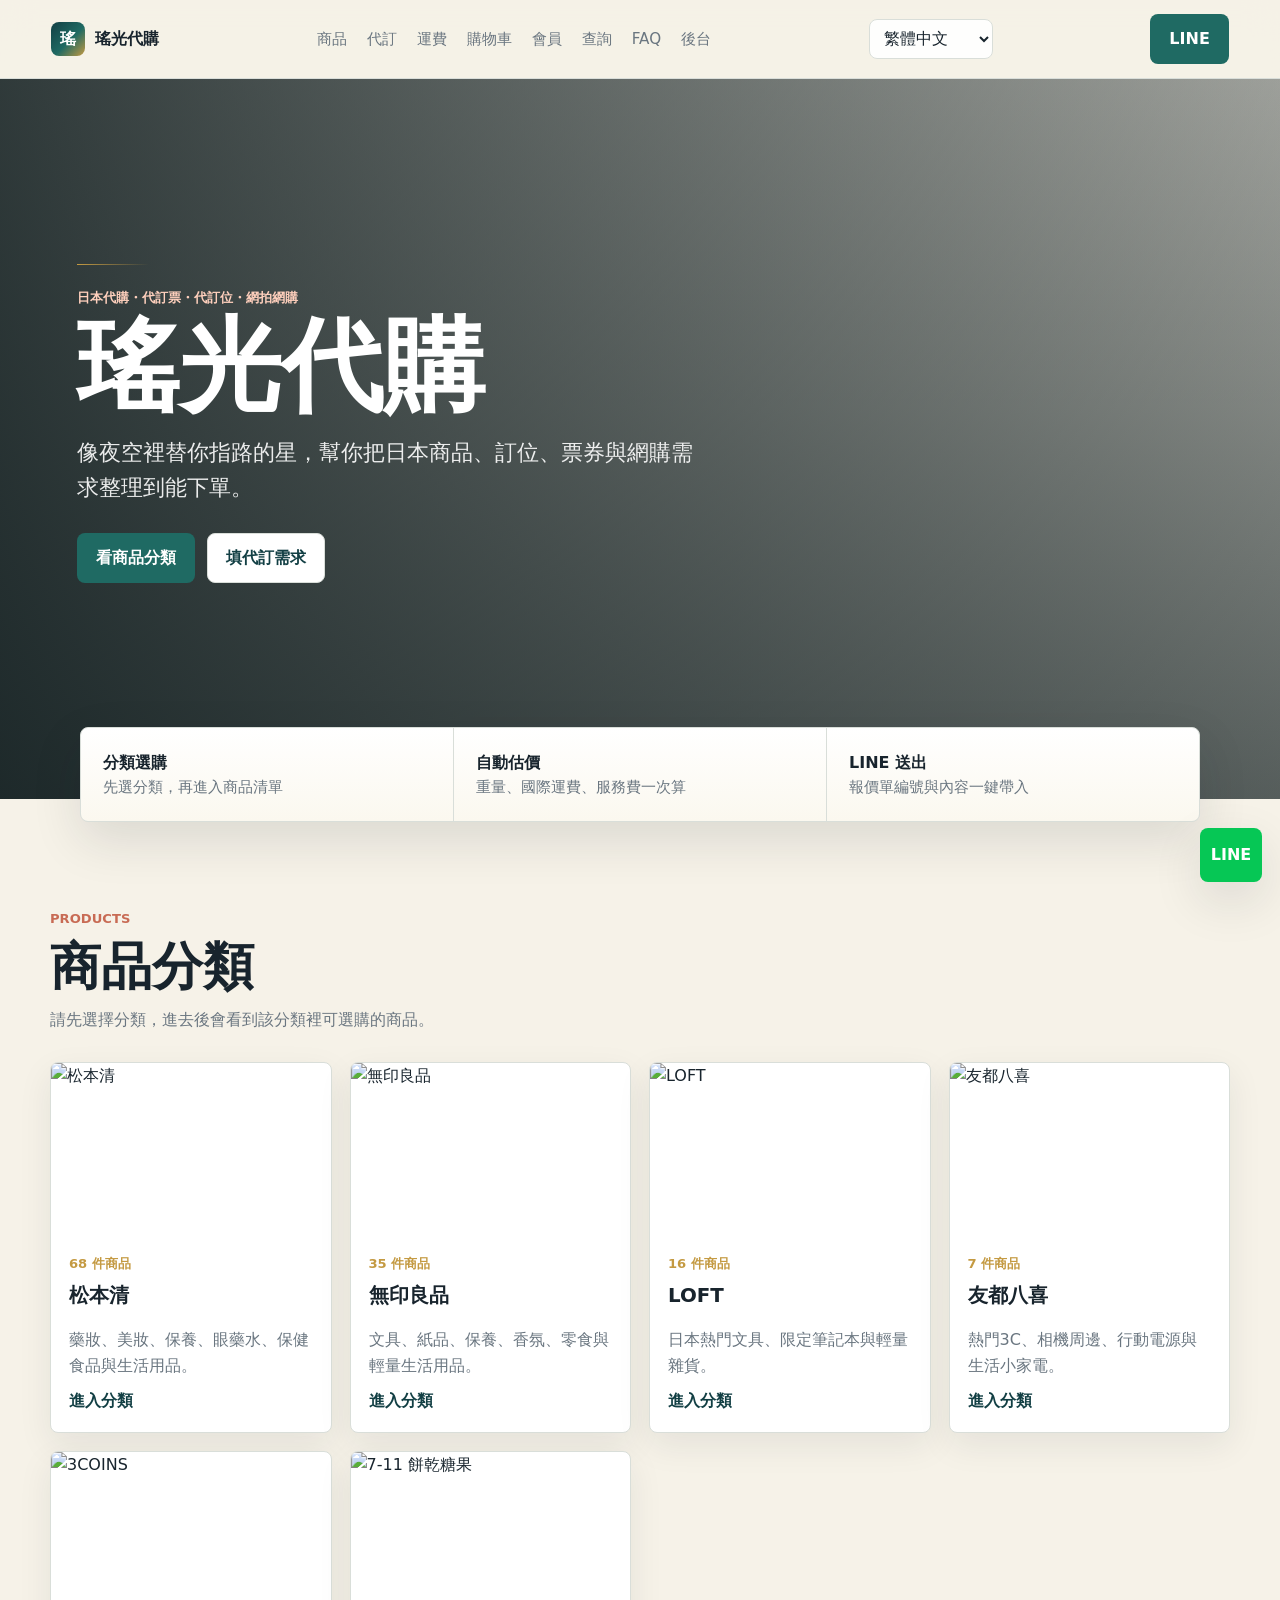
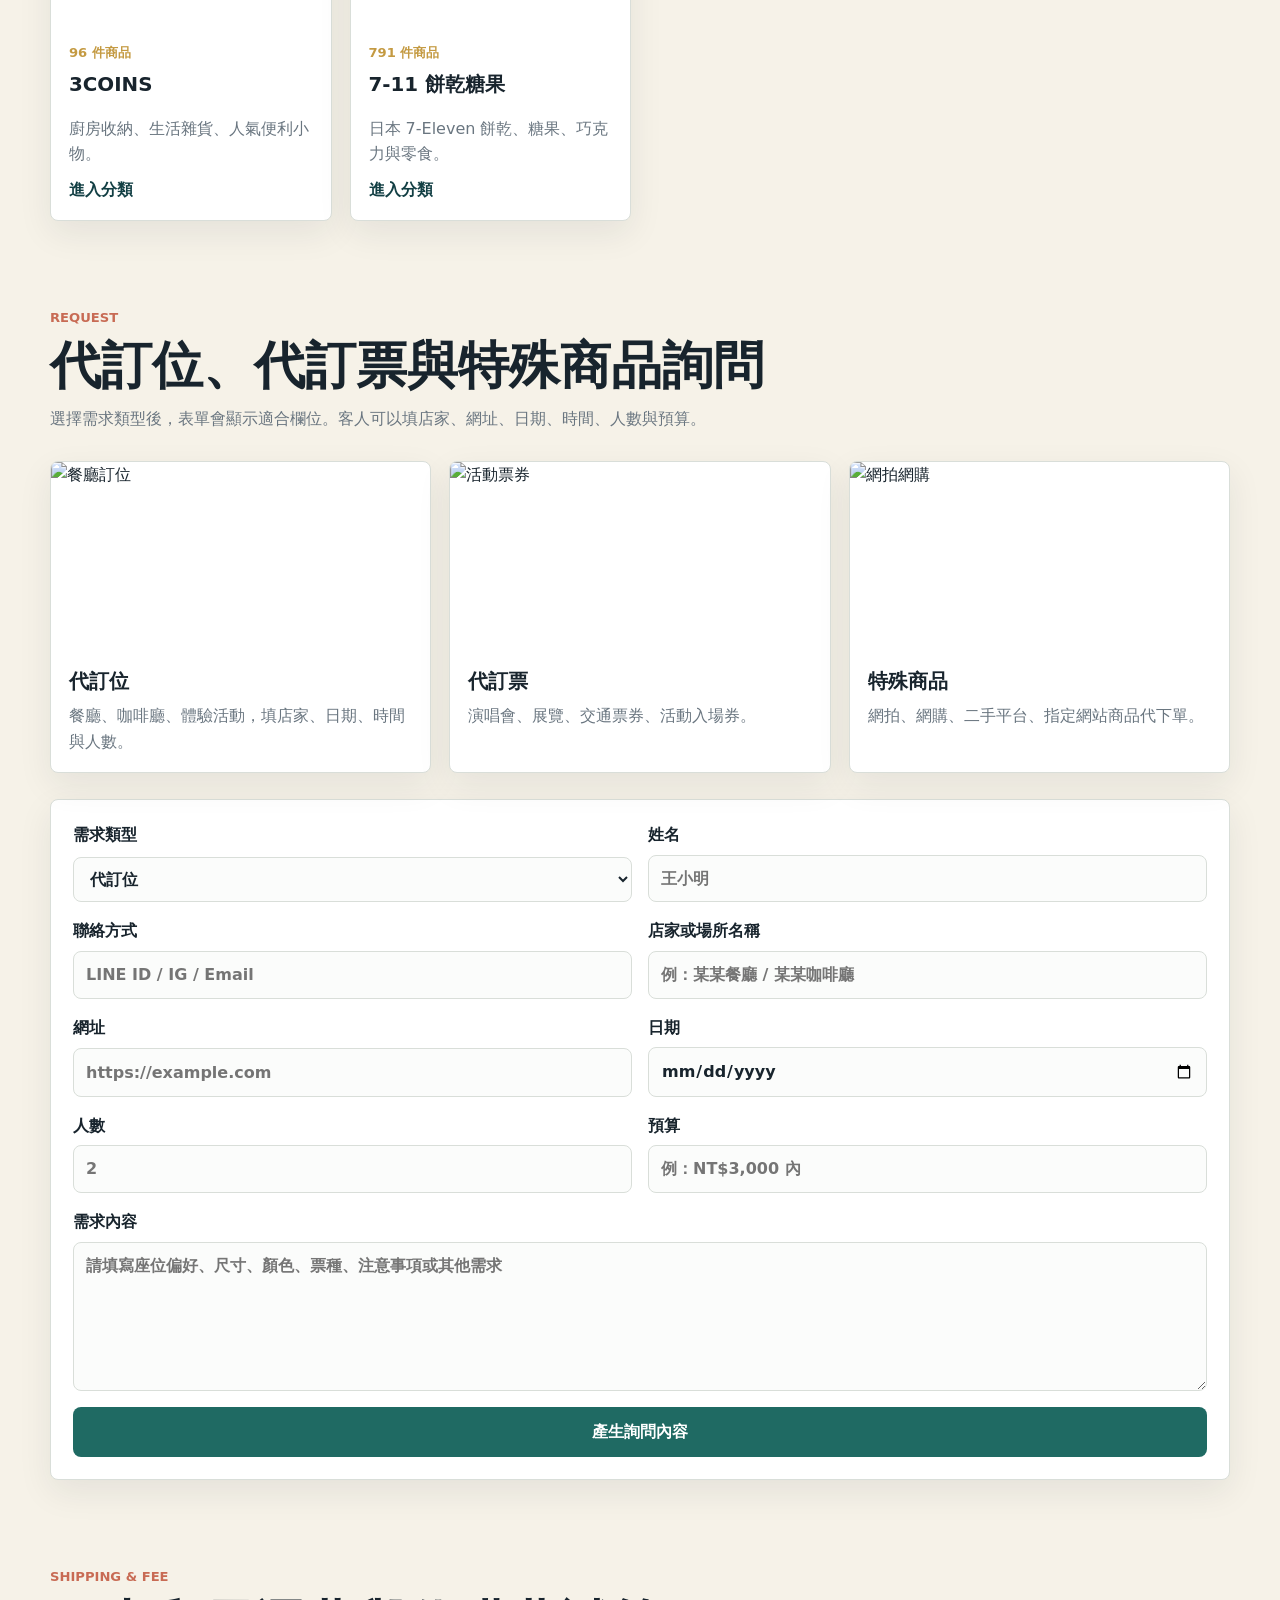
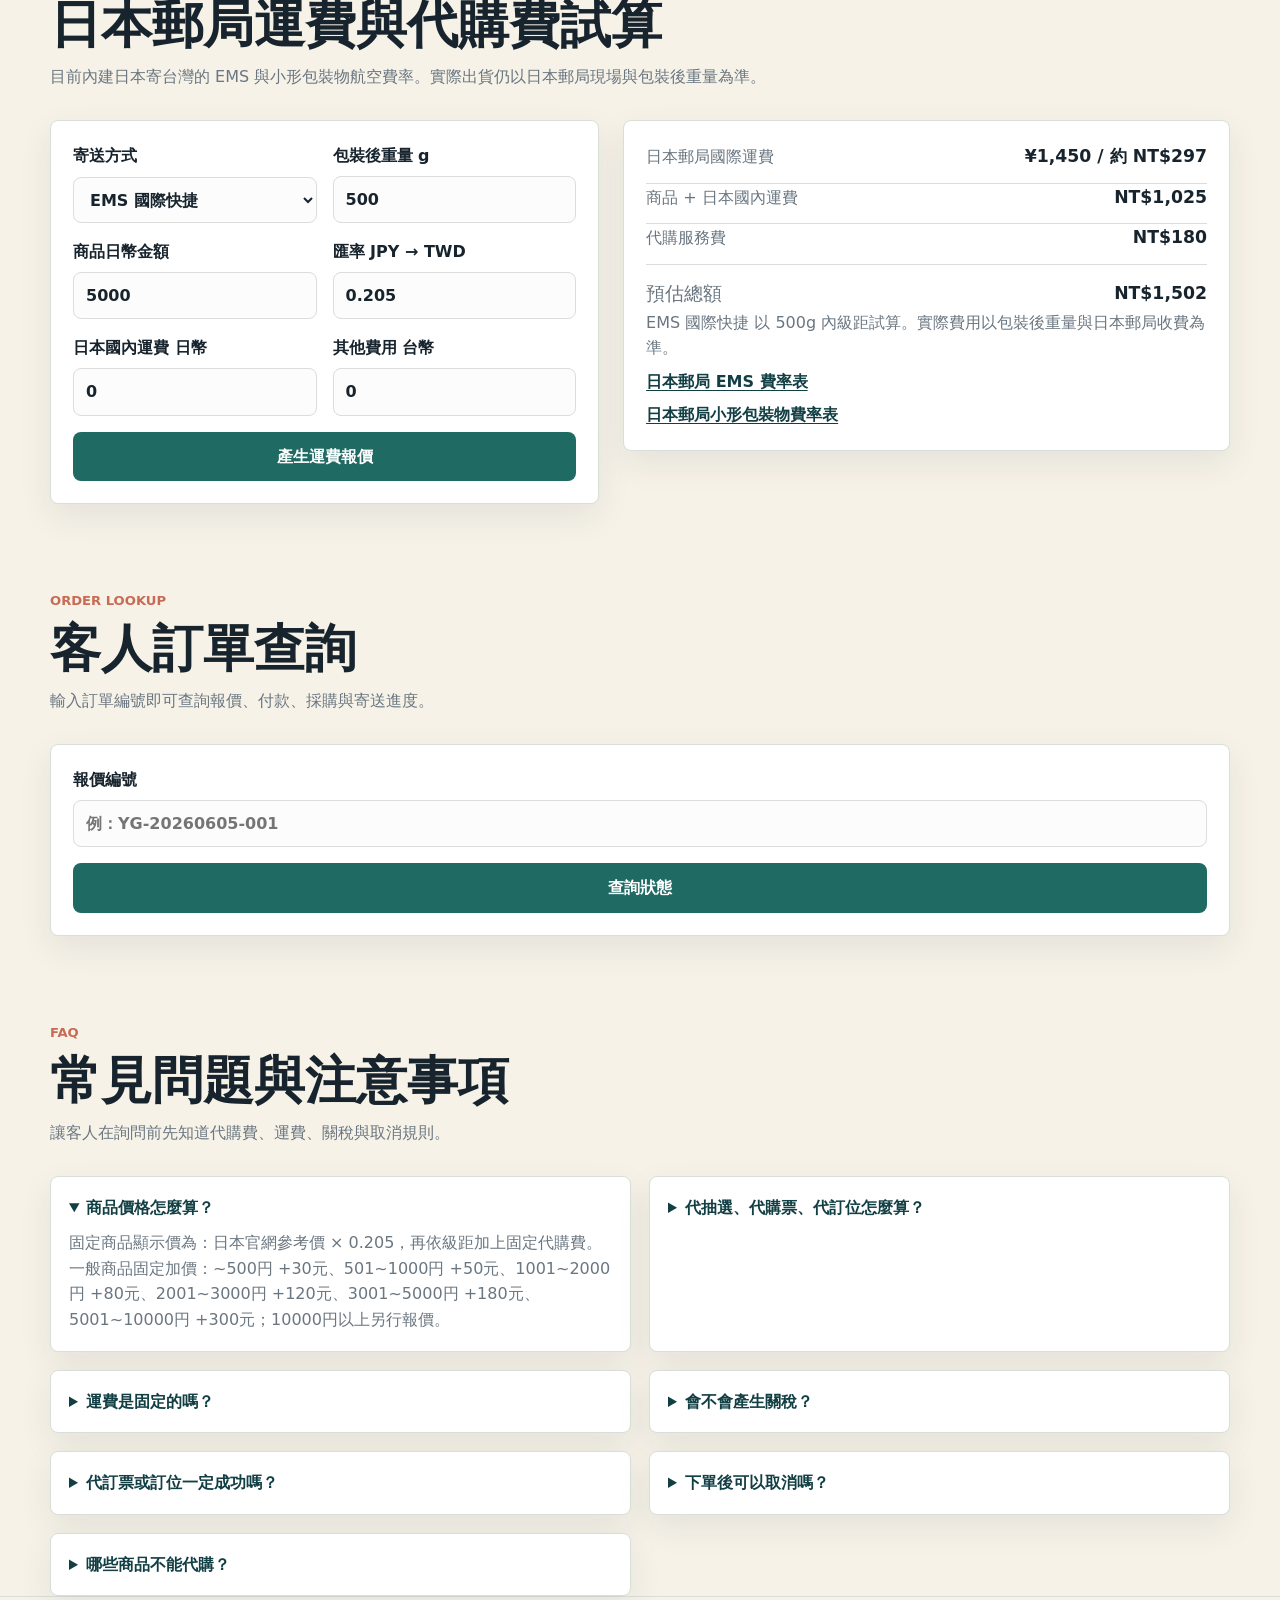
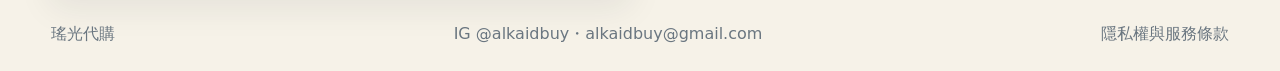
==== commit eacd02be: "Move operations to standalone categorized admin portal" ====
--- a/index.html
+++ b/index.html
@@ -22,7 +22,7 @@
         <a href="member.html">會員</a>
         <a href="#lookup">查詢</a>
         <a href="#faq">FAQ</a>
-        <a href="#admin-login">後台</a>
+        <a href="admin.html">後台</a>
       </nav>
       <a class="line-button" href="https://lin.ee/NxJLmwO" target="_blank" rel="noreferrer">LINE</a>
     </header>
@@ -271,7 +271,7 @@
         </div>
       </section>
 
-      <section class="section admin-login-section" id="admin-login">
+      <section class="section admin-login-section" id="admin-login" hidden>
         <div class="section-heading">
           <p class="eyebrow">Admin Login</p>
           <h2>後台登入</h2>
@@ -294,7 +294,7 @@
         <section class="admin-operations">
           <div><p class="eyebrow">Operations</p><h2>營運總覽</h2></div>
           <div class="dashboard-stats" id="dashboardStats"><p>登入後載入營運資料。</p></div>
-          <div class="panel-actions"><button class="secondary-button" id="refreshDashboard" type="button">更新報表</button><button class="secondary-button" id="syncCatalog" type="button">首次同步全部商品</button><button class="secondary-button" id="enableBackup" type="button">啟用每日備份</button></div>
+          <div class="panel-actions"><a class="primary-button" href="#orders-admin">前往訂單管理</a><button class="secondary-button" id="refreshDashboard" type="button">更新報表</button><button class="secondary-button" id="formatSpreadsheet" type="button">整理試算表格式</button><button class="secondary-button" id="syncCatalog" type="button">首次同步全部商品</button><button class="secondary-button" id="enableBackup" type="button">啟用每日備份</button></div>
           <p class="login-hint" id="operationsMessage"></p>
         </section>
 
@@ -360,7 +360,7 @@
           <div class="order-list" id="orderList"></div>
         </div>
 
-        <div class="orders-panel">
+        <div class="orders-panel" id="orders-admin">
           <div class="orders-heading"><div><p class="eyebrow">After-sales</p><h2>售後案件管理</h2></div><button class="secondary-button" id="refreshSupport" type="button">更新案件</button></div>
           <div class="order-list" id="supportAdminList"><p class="empty-cart">登入後載入售後案件。</p></div>
         </div>
--- a/styles.css
+++ b/styles.css
@@ -506,6 +506,23 @@
 .order-admin-fields { display: grid; grid-template-columns: 1fr 1fr auto; gap: 10px; align-items: end; }
 .admin-operations { margin-bottom: 24px; padding: 22px; background: var(--white); border: 1px solid var(--line); border-radius: 8px; box-shadow: 0 12px 34px rgba(24,36,45,.08); }
 .admin-operations h2 { margin: 0 0 16px; }
+.admin-login-section, body:not([data-page="admin"]) .admin-section { display: none !important; }
+.admin-page { max-width: 1500px; }
+.admin-tabs { margin: 24px 0; overflow-x: auto; }
+.admin-category-nav { margin: 18px 0; grid-template-columns: repeat(auto-fit,minmax(150px,1fr)); }
+.admin-category-nav .category-card { min-height: 90px; text-align: left; }
+.admin-product-grid { grid-template-columns: repeat(auto-fill,minmax(230px,1fr)); }
+.admin-product-grid .product-card { display: grid; grid-template-rows: 190px 1fr; }
+.admin-product-grid .product-image { height: 190px; background: #fff; }
+.admin-product-grid .product-image img { width: 100%; height: 100%; object-fit: contain; }
+.admin-editor { width: min(760px,calc(100vw - 28px)); }
+.table-scroll { overflow-x: auto; }
+.admin-table { width: 100%; border-collapse: collapse; min-width: 900px; }
+.admin-table th,.admin-table td { padding: 12px; border-bottom: 1px solid var(--line); text-align: left; vertical-align: middle; }
+.admin-table th { background: #eff5f2; position: sticky; top: 0; z-index: 1; }
+.purchase-product { display: grid; grid-template-columns: 72px minmax(160px,1fr); align-items: center; gap: 12px; }
+.purchase-product img { width: 72px; height: 72px; object-fit: contain; background: #fff; border: 1px solid var(--line); border-radius: 6px; }
+@media (max-width:700px){.admin-product-grid{grid-template-columns:repeat(2,minmax(0,1fr))}.admin-product-grid .product-card{grid-template-rows:140px 1fr}.admin-product-grid .product-image{height:140px}.admin-page .orders-heading{align-items:flex-start}.admin-page .panel-actions{width:100%}.admin-page .panel-actions input,.admin-page .panel-actions select{min-width:0;width:100%}}
 .dashboard-stats { display: grid; grid-template-columns: repeat(5, minmax(0, 1fr)); gap: 10px; margin-bottom: 16px; }
 .dashboard-stats div { padding: 14px; background: #f7f9f7; border: 1px solid var(--line); border-radius: 6px; }
 .dashboard-stats span, .dashboard-stats strong { display: block; }
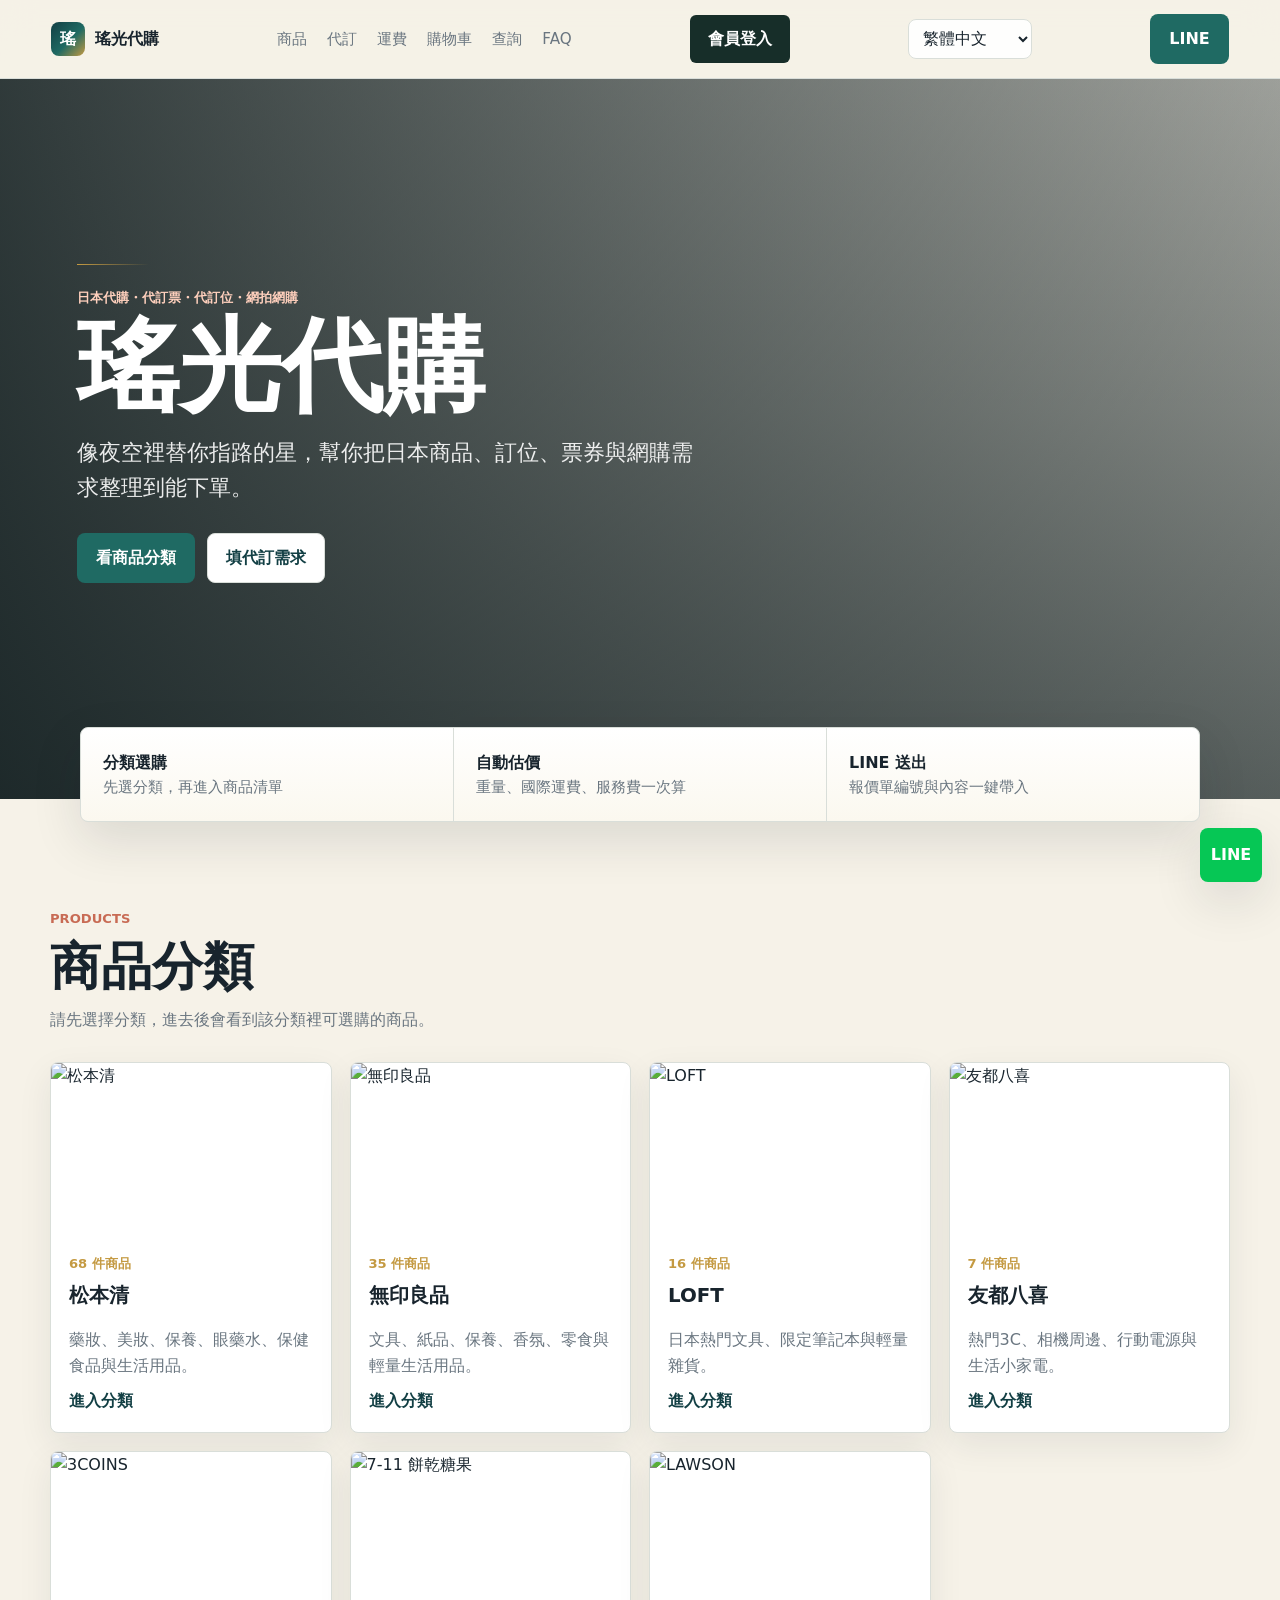
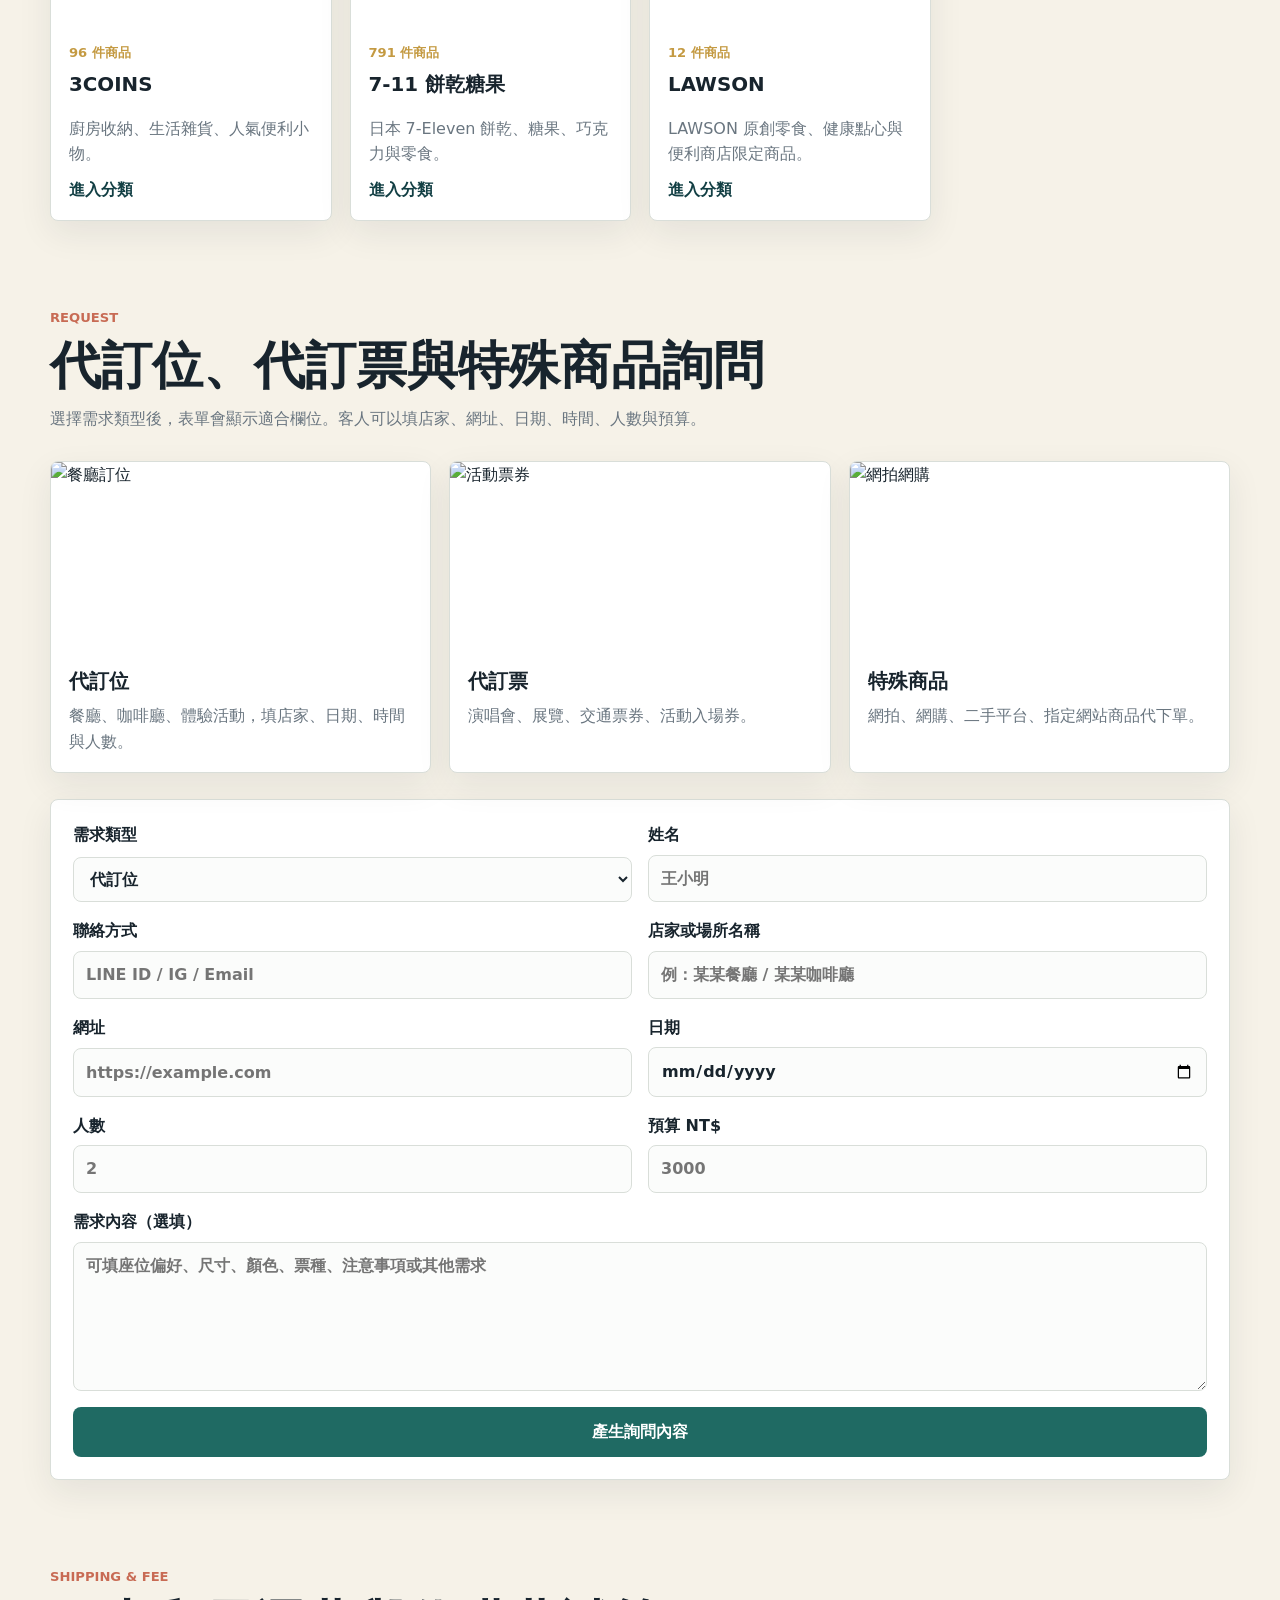
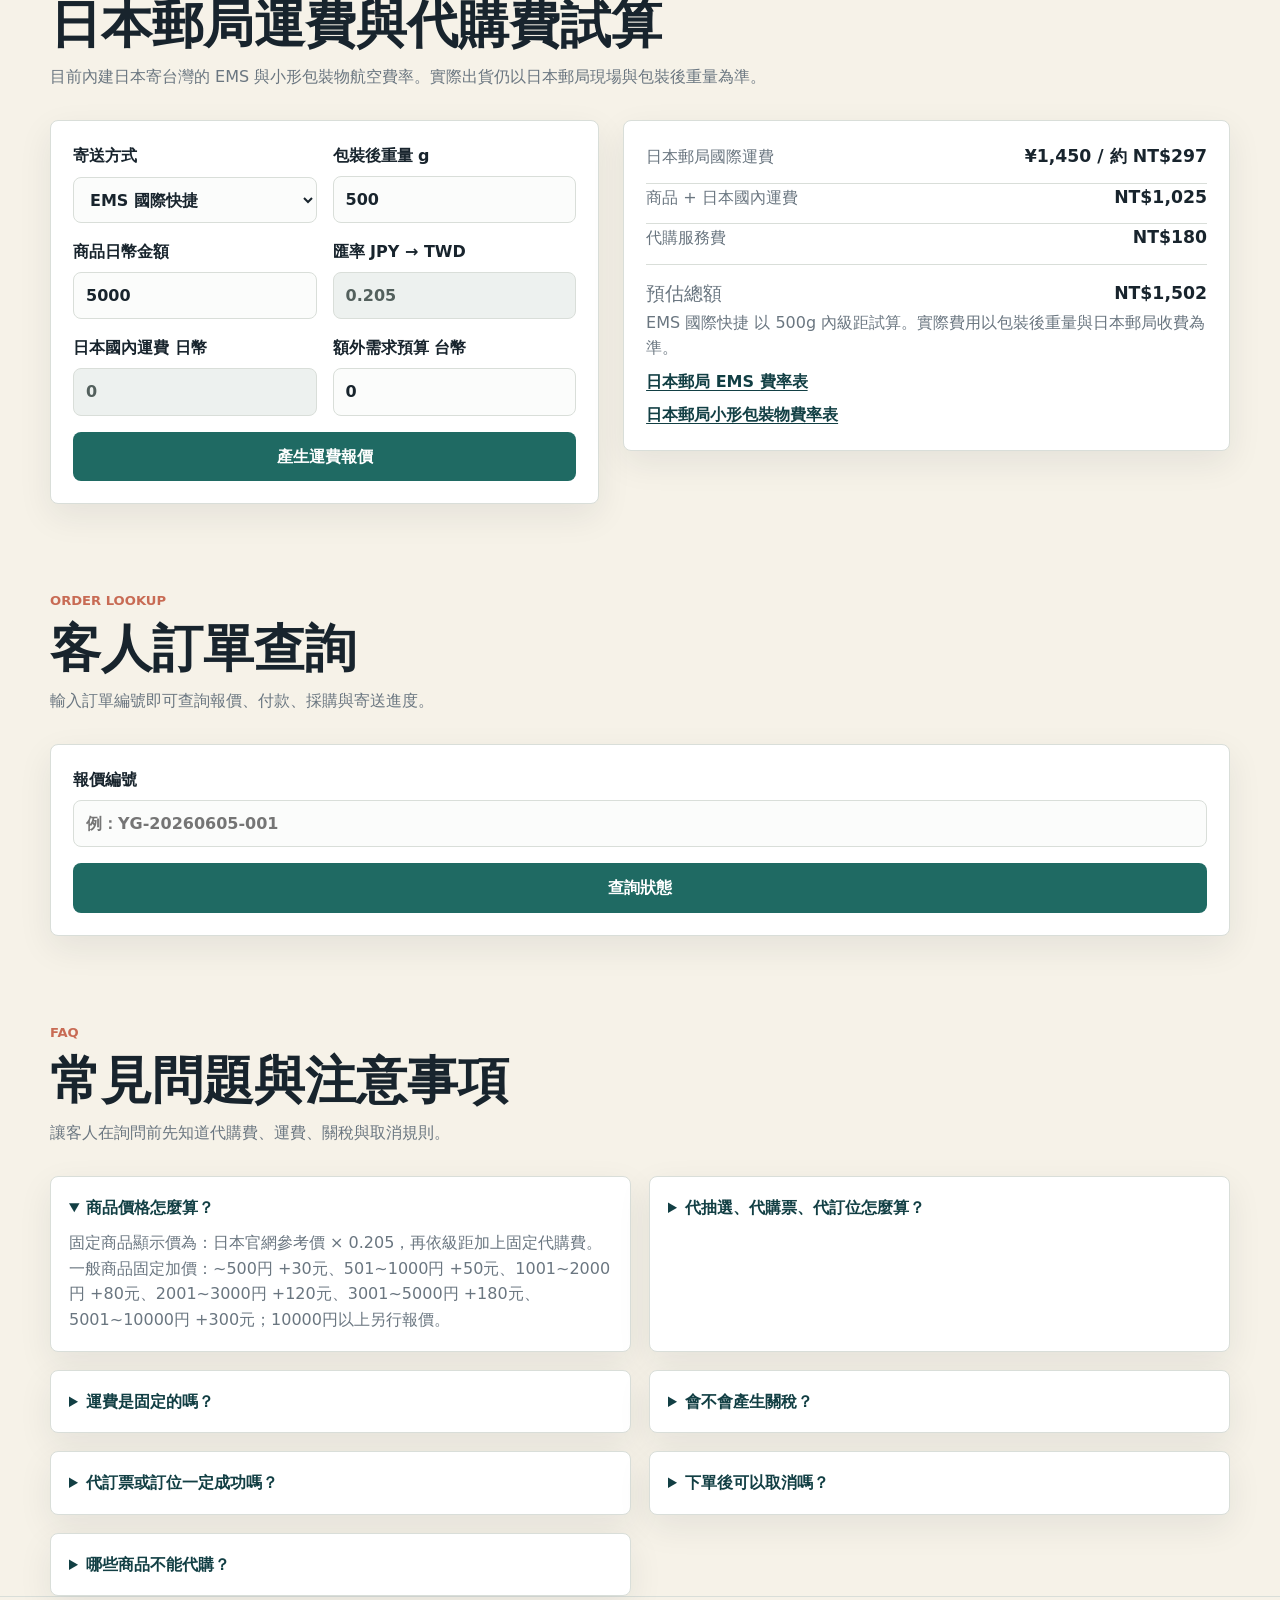
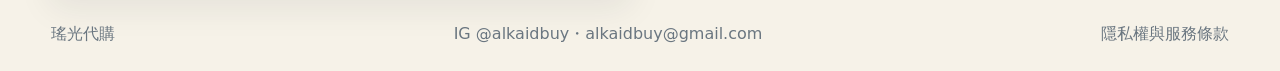
==== commit a8820de9: "Improve member flow cart behavior and catalog" ====
--- a/index.html
+++ b/index.html
@@ -19,11 +19,10 @@
         <a href="#special">代訂</a>
         <a href="#shipping">運費</a>
         <a href="cart.html">購物車</a>
-        <a href="member.html">會員</a>
         <a href="#lookup">查詢</a>
         <a href="#faq">FAQ</a>
-        <a href="admin.html">後台</a>
       </nav>
+      <a class="account-button" href="member.html">會員登入</a>
       <a class="line-button" href="https://lin.ee/NxJLmwO" target="_blank" rel="noreferrer">LINE</a>
     </header>
 
@@ -58,7 +57,7 @@
 
         <div class="category-view" id="categoryView" hidden>
           <div class="category-toolbar">
-            <button class="secondary-button" id="backToCategories" type="button">返回分類</button>
+            <button class="secondary-button" id="backToCategories" type="button" hidden>返回分類</button>
             <div>
               <p class="eyebrow">Category</p>
               <h2 id="categoryTitle">商品清單</h2>
@@ -124,8 +123,8 @@
           <label class="reservation-field ticket-field">時間<input id="specialTime" type="time" /></label>
           <label class="reservation-field">人數<input id="peopleCount" type="number" min="1" step="1" placeholder="2" /></label>
           <label class="ticket-field product-field">數量<input id="itemQuantity" type="number" min="1" step="1" placeholder="1" /></label>
-          <label>預算<input id="specialBudget" type="text" placeholder="例：NT$3,000 內" /></label>
-          <label class="full">需求內容<textarea id="specialDetails" rows="5" placeholder="請填寫座位偏好、尺寸、顏色、票種、注意事項或其他需求" required></textarea></label>
+          <label>預算 NT$<input id="specialBudget" type="number" inputmode="numeric" min="1" step="1" placeholder="3000" required /></label>
+          <label class="full">需求內容（選填）<textarea id="specialDetails" rows="5" placeholder="可填座位偏好、尺寸、顏色、票種、注意事項或其他需求"></textarea></label>
           <button class="primary-button form-submit" type="submit">產生詢問內容</button>
         </form>
       </section>
@@ -142,11 +141,11 @@
             <label>寄送方式<select id="shippingMethod"><option value="ems">EMS 國際快捷</option><option value="smallPacketAir">小形包裝物 航空</option></select></label>
             <label>包裝後重量 g<input id="shippingWeight" type="number" min="1" max="30000" step="1" value="500" /></label>
             <label>商品日幣金額<input id="itemYen" type="number" min="0" step="1" value="5000" /></label>
-            <label>匯率 JPY → TWD<input id="yenRate" type="number" min="0" step="0.001" value="0.205" /></label>
-            <label>日本國內運費 日幣<input id="domesticYen" type="number" min="0" step="1" value="0" /></label>
+            <label>匯率 JPY → TWD<input id="yenRate" type="number" min="0" step="0.001" value="0.205" readonly aria-readonly="true" /></label>
+            <label>日本國內運費 日幣<input id="domesticYen" type="number" min="0" step="1" value="0" readonly aria-readonly="true" /></label>
             <label hidden>代購服務費 %<input id="servicePercent" type="number" min="0" step="1" value="10" /></label>
             <label hidden>最低服務費 台幣<input id="minimumFee" type="number" min="0" step="1" value="100" /></label>
-            <label>其他費用 台幣<input id="extraFee" type="number" min="0" step="1" value="0" /></label>
+            <label>額外需求預算 台幣<input id="extraFee" type="number" min="0" step="1" value="0" /></label>
             <button class="primary-button form-submit" type="submit">產生運費報價</button>
           </form>
           <div class="shipping-result">
--- a/styles.css
+++ b/styles.css
@@ -94,7 +94,7 @@
 .hero-media {
   position: absolute;
   inset: 0;
-  background-image: url("https://images.unsplash.com/photo-1519671482749-fd09be7ccebf?auto=format&fit=crop&w=2200&q=85");
+  background-image: url("https://images.unsplash.com/photo-1586880244406-556ebe35f282?auto=format&fit=crop&w=2200&q=88");
   background-position: center;
   background-size: cover;
 }
@@ -426,6 +426,28 @@
 .cart-dock { position: fixed; right: 18px; bottom: 84px; z-index: 18; display: none; align-items: center; justify-content: space-between; gap: 12px; min-width: 250px; padding: 12px 16px; color: white; background: var(--green-dark); border-radius: 8px; box-shadow: var(--shadow); }
 
 .member-auth, .member-columns { display: grid; grid-template-columns: repeat(2, minmax(0, 1fr)); gap: 20px; }
+.member-auth-single { grid-template-columns: minmax(0, 560px); justify-content: center; }
+.auth-switches { display: flex; justify-content: center; gap: 5px; color: var(--muted); font-size: .88rem; }
+.auth-switches button { padding: 2px; color: var(--green-dark); background: transparent; border: 0; cursor: pointer; text-decoration: underline; }
+.account-button { padding: 11px 18px; color: #fff; background: #172e29; border-radius: 6px; font-weight: 900; text-decoration: none; white-space: nowrap; }
+.request-form input[readonly] { color: #53605d; background: #edf1ef; cursor: not-allowed; }
+.cart-toast { position: fixed; right: 24px; bottom: 94px; z-index: 1000; max-width: min(420px, calc(100vw - 32px)); padding: 14px 18px; color: #fff; background: #173f36; border-radius: 6px; box-shadow: 0 14px 38px rgba(0,0,0,.22); opacity: 0; transform: translateY(12px); pointer-events: none; transition: .2s ease; font-weight: 800; }
+.cart-toast.show { opacity: 1; transform: translateY(0); }
+.section.category-open { display: grid; grid-template-columns: 220px minmax(0,1fr); gap: 22px; align-items: start; }
+.section.category-open > .section-heading { grid-column: 1/-1; }
+.section.category-open .category-grid { display: grid; grid-template-columns: 1fr; gap: 8px; position: sticky; top: 90px; }
+.section.category-open .category-card { display: grid; grid-template-columns: 52px minmax(0,1fr); align-items: center; min-height: 64px; padding: 6px; text-align: left; }
+.section.category-open .category-card img { width: 52px; height: 52px; grid-row: 1/4; border-radius: 4px; }
+.section.category-open .category-card .tag,.section.category-open .category-card p,.section.category-open .category-card strong { display:none; }
+.section.category-open .category-card h3 { margin: 0 8px; font-size: .95rem; }
+.section.category-open .category-card.active { border-color: var(--green); background:#edf6f2; }
+.section.category-open .category-view { min-width:0; }
+@media (max-width: 860px) {
+  .section.category-open { display:block; }
+  .section.category-open .category-grid { display:flex; position:static; overflow-x:auto; margin-bottom:14px; }
+  .section.category-open .category-card { flex:0 0 150px; }
+  .account-button { margin-left:auto; }
+}
 .member-auth h3, .member-dashboard h3 { margin: 4px 0 12px; }
 .member-message { min-height: 24px; margin: 14px 0 0; color: var(--green-dark); font-weight: 800; }
 .member-dashboard { border-top: 1px solid var(--line); margin-top: 18px; padding-top: 20px; }
@@ -522,7 +544,32 @@
 .admin-table th { background: #eff5f2; position: sticky; top: 0; z-index: 1; }
 .purchase-product { display: grid; grid-template-columns: 72px minmax(160px,1fr); align-items: center; gap: 12px; }
 .purchase-product img { width: 72px; height: 72px; object-fit: contain; background: #fff; border: 1px solid var(--line); border-radius: 6px; }
+.admin-order-items { display: grid; gap: 8px; margin: 14px 0; }
+.admin-order-item { display: grid; grid-template-columns: 64px minmax(0,1fr) auto; align-items: center; gap: 12px; padding: 10px; background: #f7faf8; border: 1px solid var(--line); border-radius: 6px; }
+.admin-order-item img { width: 64px; height: 64px; object-fit: contain; background: #fff; }
+.admin-order-item div { display: grid; gap: 3px; }
+.admin-order-item span,.allocation-badge small { color: var(--muted); font-size: .85rem; }
+.allocation-badge { display: grid; gap: 3px; min-width: 100px; padding: 8px; border-radius: 6px; background: #edf1ef; text-align: center; font-weight: 800; }
+.allocation-badge.partial { background: #fff2d8; color: #8b5a00; }.allocation-badge.complete { background: #dff3e9; color: #17634e; }
+.purchase-allocation-list { display: grid; gap: 14px; }
+.purchase-allocation-card { border: 1px solid var(--line); border-radius: 8px; background: #fff; overflow: hidden; }
+.purchase-allocation-card > header { display: flex; justify-content: space-between; gap: 18px; padding: 16px; background: #f7faf8; }
+.purchase-product div { display: grid; gap: 4px; }.purchase-product span { color: var(--muted); }
+.purchase-state { display: grid; grid-template-columns: 110px 150px; gap: 10px; }
+.purchase-state label,.allocation-line label,.purchase-card-footer label { display: grid; gap: 5px; font-size: .82rem; font-weight: 700; }
+.allocation-lines { padding: 14px 16px; }.allocation-lines h4 { margin: 0 0 10px; }
+.allocation-line { display: grid; grid-template-columns: minmax(220px,1fr) 110px 150px; gap: 12px; align-items: end; padding: 10px 0; border-top: 1px solid var(--line); }
+.allocation-line > div { display: grid; gap: 3px; }.allocation-line span { color: var(--muted); font-size: .84rem; }
+.purchase-card-footer { display: grid; grid-template-columns: minmax(240px,1fr) auto; gap: 12px; align-items: end; padding: 14px 16px; border-top: 1px solid var(--line); }
+.batch-check { align-self: start; font-size: .82rem; font-weight: 800; }
+.operations-grid { display: grid; grid-template-columns: 1fr 1.5fr; gap: 18px; }.operations-grid .orders-panel { margin-top: 0; }
+.alert-list { display: grid; gap: 8px; }.operation-alert { display: grid; gap: 3px; padding: 10px; border-left: 4px solid #4d8b7d; background: #f5f8f6; }.operation-alert.warning { border-color: #d49b26; }.operation-alert.danger { border-color: #c94f48; }
+.cost-inline { display: grid; grid-template-columns: repeat(4,minmax(100px,1fr)) auto; gap: 8px; }
+.packing-list { display: grid; grid-template-columns: repeat(auto-fit,minmax(280px,1fr)); gap: 12px; }.packing-card { border: 1px solid var(--line); padding: 14px; }.packing-card header { display: grid; gap: 3px; margin-bottom: 10px; }.packing-card>div { display: grid; grid-template-columns: 44px 1fr; gap: 8px; align-items: center; padding: 5px 0; }.packing-card img { width: 44px; height: 44px; object-fit: contain; }
 @media (max-width:700px){.admin-product-grid{grid-template-columns:repeat(2,minmax(0,1fr))}.admin-product-grid .product-card{grid-template-rows:140px 1fr}.admin-product-grid .product-image{height:140px}.admin-page .orders-heading{align-items:flex-start}.admin-page .panel-actions{width:100%}.admin-page .panel-actions input,.admin-page .panel-actions select{min-width:0;width:100%}}
+@media (max-width:700px){.purchase-allocation-card>header,.allocation-line,.purchase-card-footer{grid-template-columns:1fr;display:grid}.purchase-state{grid-template-columns:1fr 1fr}.admin-order-item{grid-template-columns:56px minmax(0,1fr)}.allocation-badge{grid-column:1/-1}.purchase-product{grid-template-columns:64px minmax(0,1fr)}.purchase-product img{width:64px;height:64px}}
+@media (max-width:900px){.operations-grid{grid-template-columns:1fr}.cost-inline{grid-template-columns:1fr 1fr}}
+@media print{body[data-page="admin"] .site-header,body[data-page="admin"] .subpage-heading,body[data-page="admin"] .admin-operations,body[data-page="admin"] .admin-tabs,body[data-page="admin"] [data-panel]:not([data-panel="operations"]),body[data-page="admin"] [data-panel="operations"]:not(:has(#packingList)),body[data-page="admin"] #printPacking{display:none!important}body[data-page="admin"] .orders-panel{box-shadow:none;border:0}.packing-card{break-inside:avoid}}
 .dashboard-stats { display: grid; grid-template-columns: repeat(5, minmax(0, 1fr)); gap: 10px; margin-bottom: 16px; }
 .dashboard-stats div { padding: 14px; background: #f7f9f7; border: 1px solid var(--line); border-radius: 6px; }
 .dashboard-stats span, .dashboard-stats strong { display: block; }
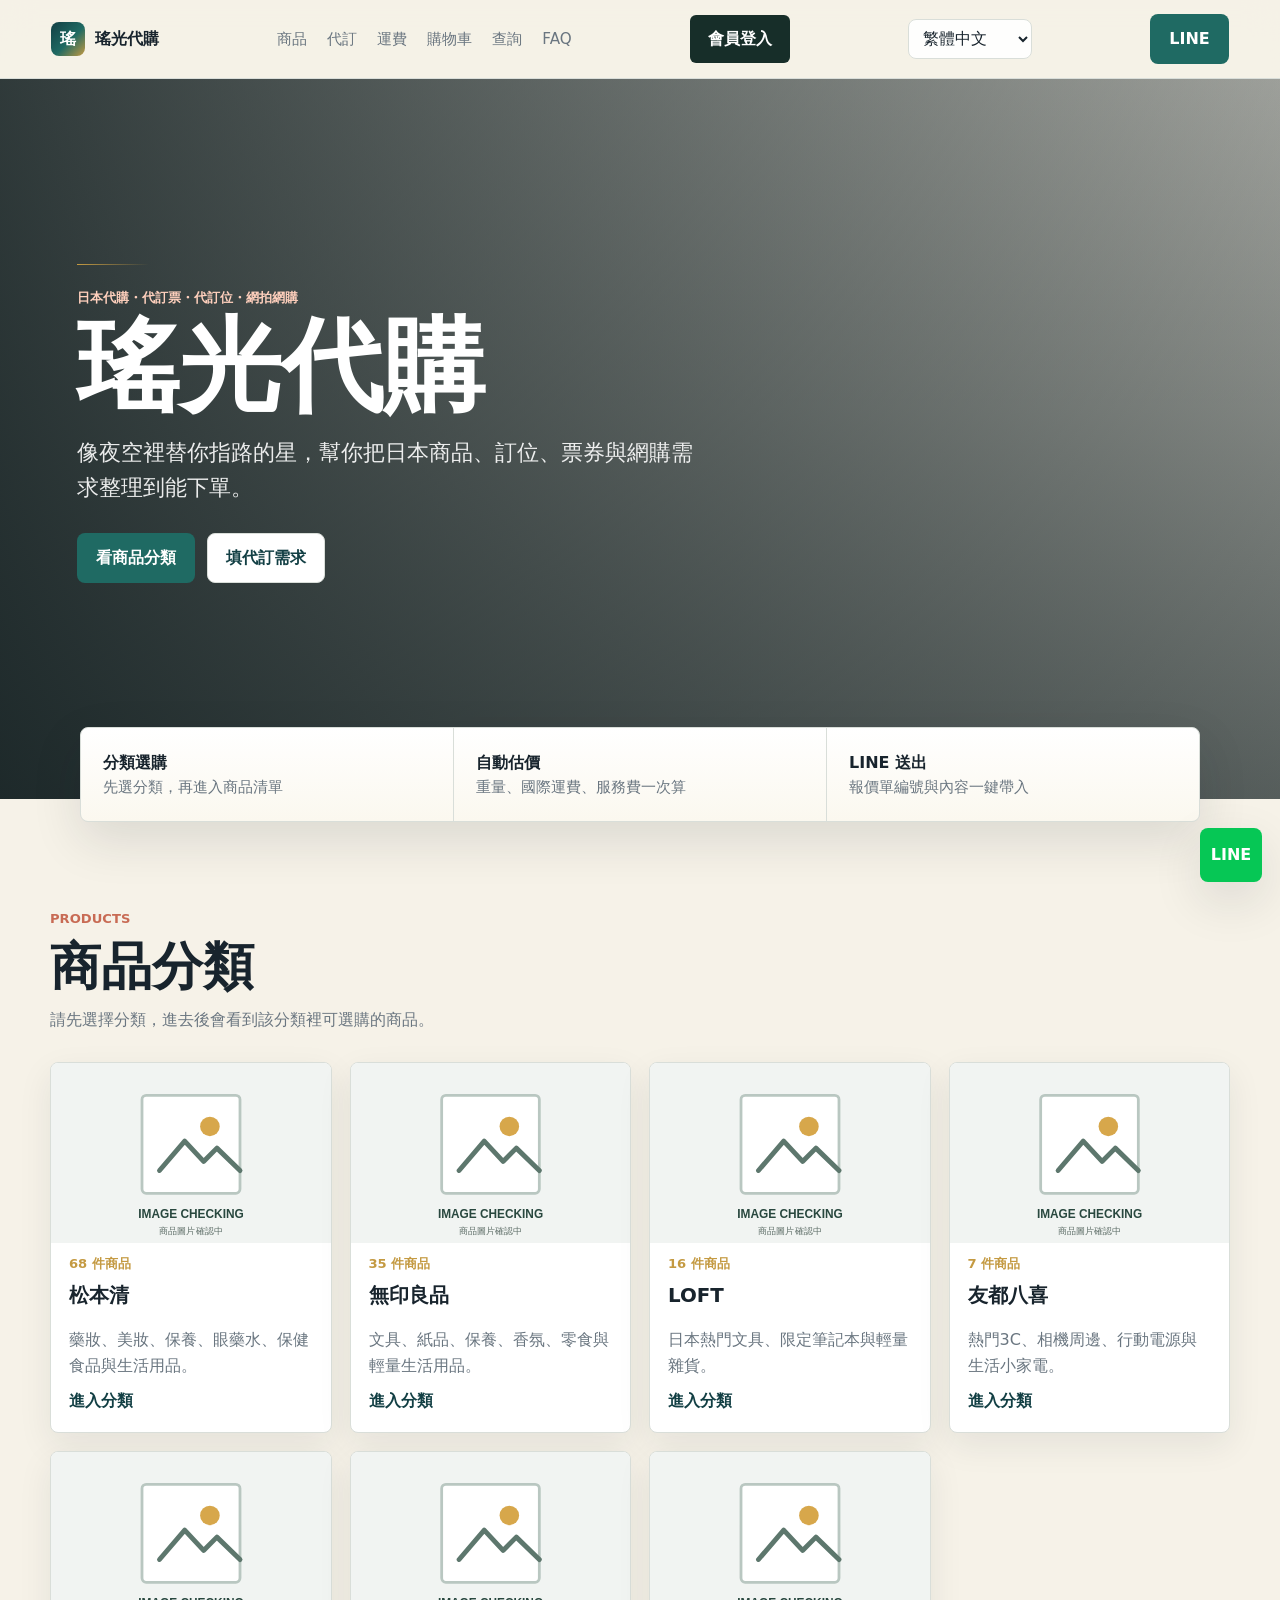
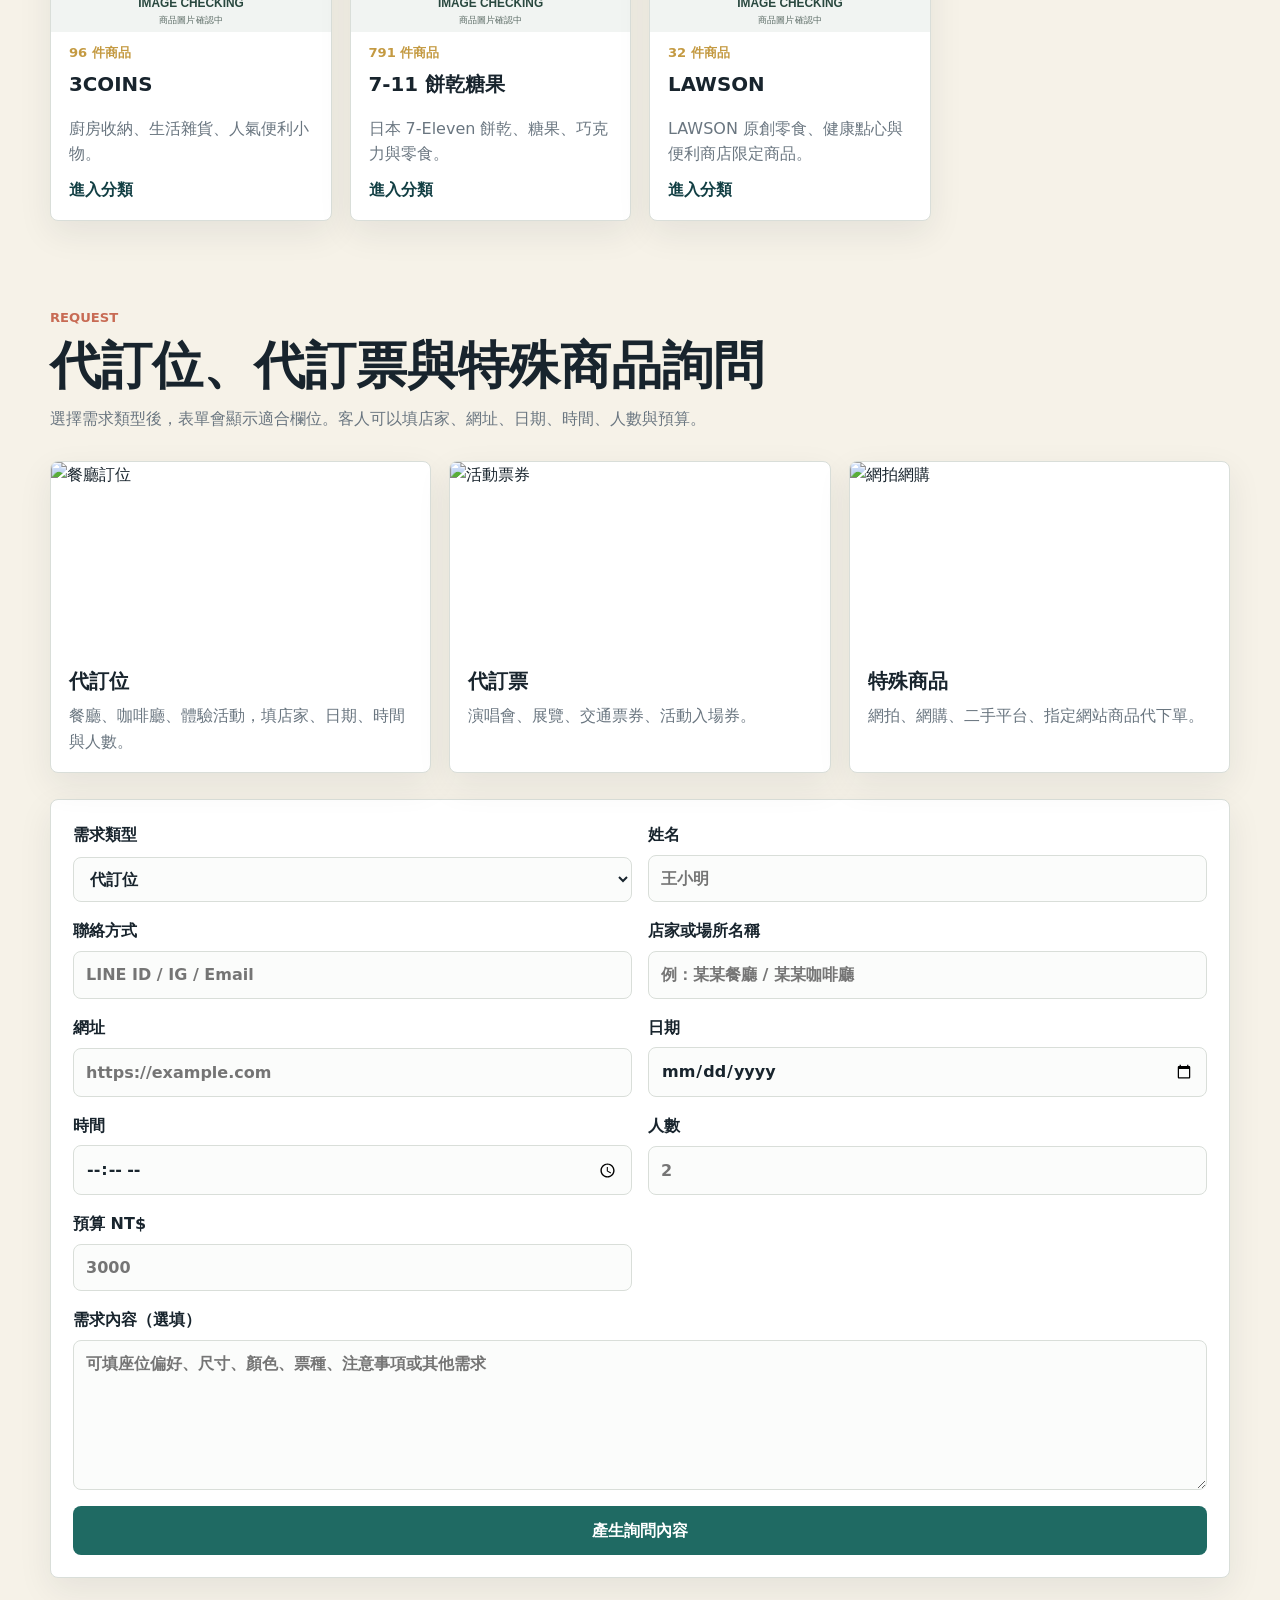
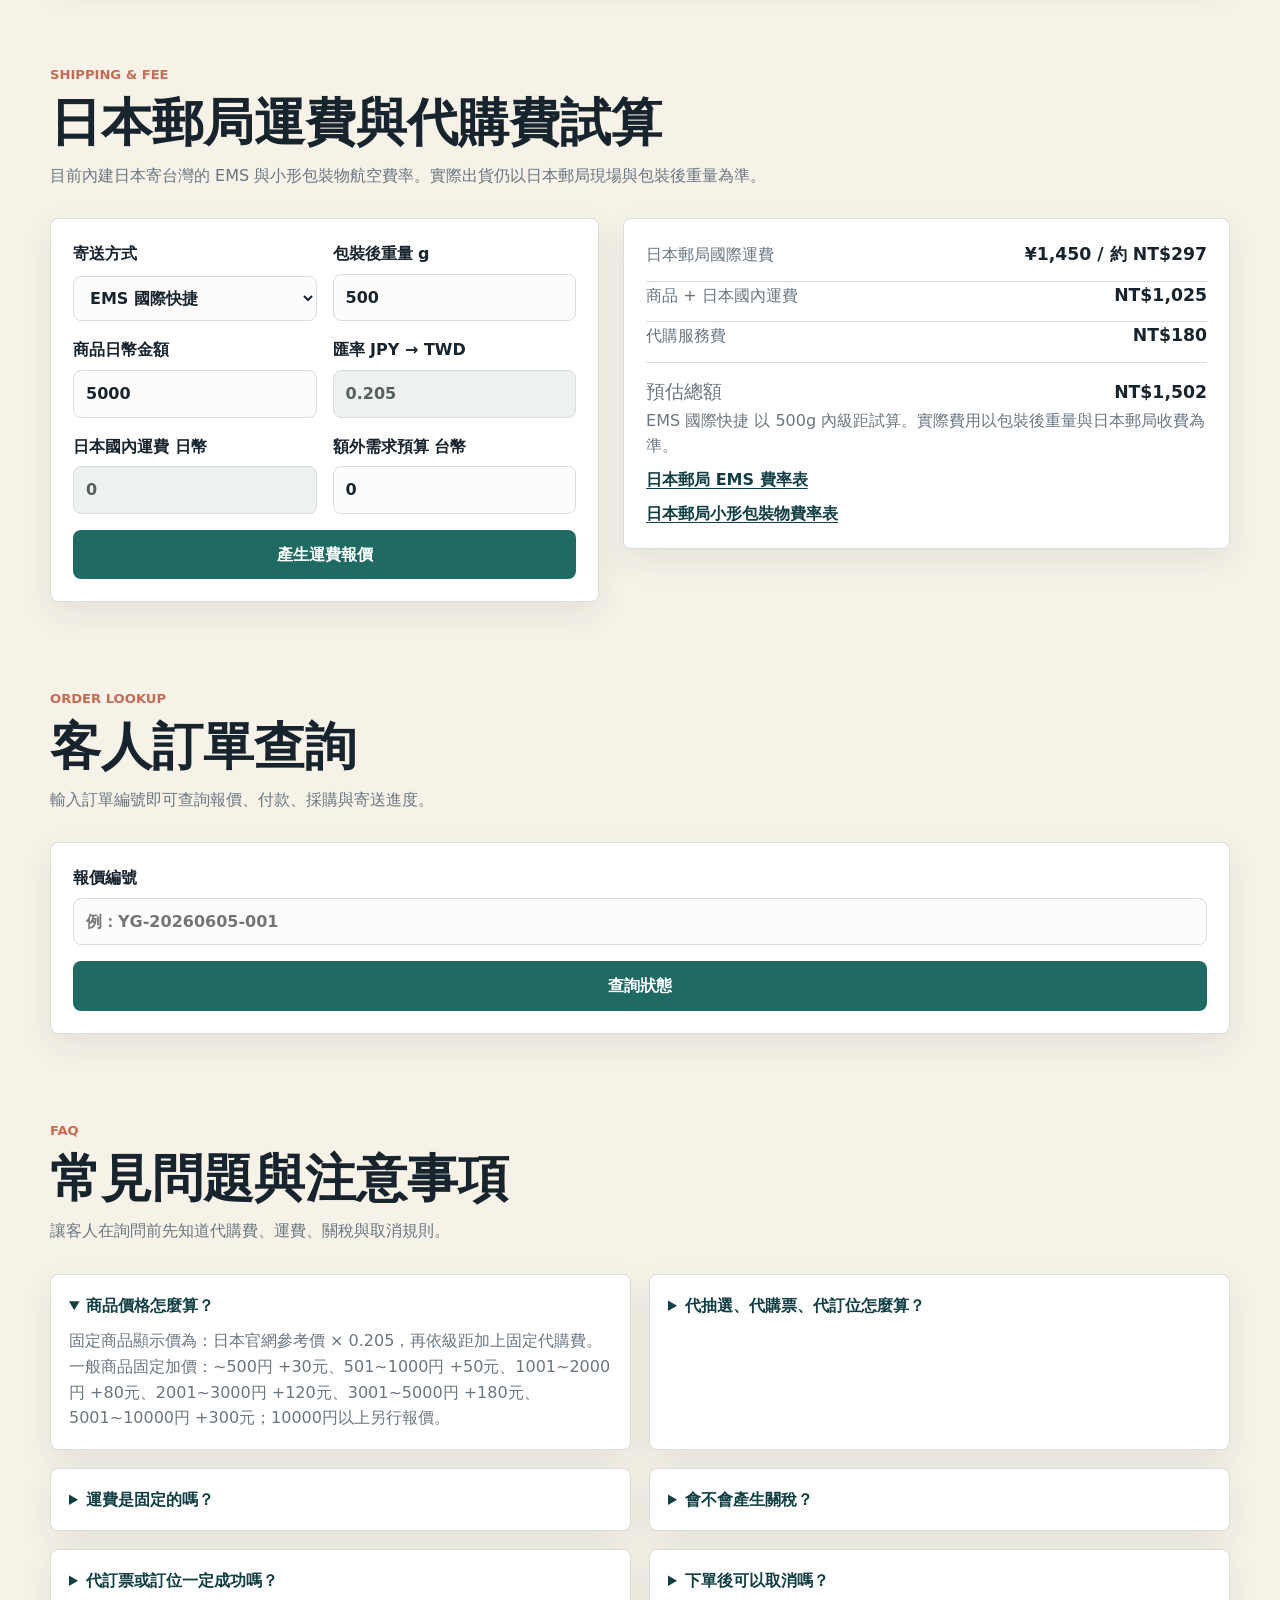
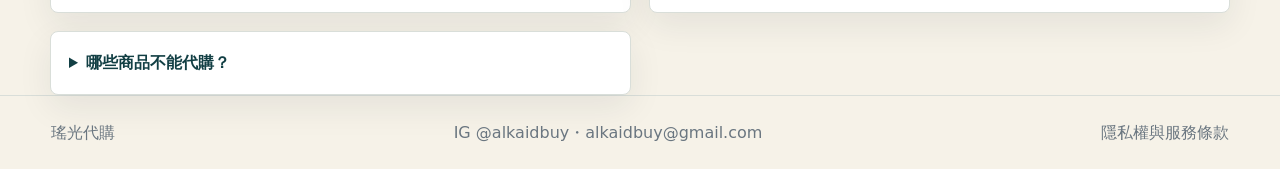
==== commit 823dca4f: "Show date and time for bookings and tickets" ====
--- a/index.html
+++ b/index.html
@@ -119,8 +119,8 @@
           <label class="reservation-field">店家或場所名稱<input id="venueName" type="text" placeholder="例：某某餐廳 / 某某咖啡廳" /></label>
           <label class="ticket-field product-field">活動或商品名稱<input id="requestName" type="text" placeholder="例：演唱會名稱 / 商品名稱" /></label>
           <label>網址<input id="specialLink" type="url" placeholder="https://example.com" /></label>
-          <label>日期<input id="specialDate" type="date" /></label>
-          <label class="reservation-field ticket-field">時間<input id="specialTime" type="time" /></label>
+          <label class="schedule-field">日期<input id="specialDate" type="date" /></label>
+          <label class="schedule-field">時間<input id="specialTime" type="time" /></label>
           <label class="reservation-field">人數<input id="peopleCount" type="number" min="1" step="1" placeholder="2" /></label>
           <label class="ticket-field product-field">數量<input id="itemQuantity" type="number" min="1" step="1" placeholder="1" /></label>
           <label>預算 NT$<input id="specialBudget" type="number" inputmode="numeric" min="1" step="1" placeholder="3000" required /></label>
--- a/styles.css
+++ b/styles.css
@@ -233,6 +233,8 @@
 body[data-request-type="網拍網購"] .reservation-field { display: none; }
 body[data-request-type="特殊商品代購"] .ticket-field,
 body[data-request-type="網拍網購"] .ticket-field { display: grid; }
+body[data-request-type="特殊商品代購"] .schedule-field,
+body[data-request-type="網拍網購"] .schedule-field { display: none; }
 label { display: grid; gap: 7px; color: var(--ink); font-weight: 900; }
 input, select, textarea { width: 100%; min-height: 44px; padding: 10px 12px; color: var(--ink); background: #fbfcfb; border: 1px solid var(--line); border-radius: 8px; outline: none; }
 textarea { resize: vertical; }
@@ -366,6 +368,12 @@
 }
 @media (max-width: 560px) {
   body { padding-bottom: 72px; }
+  .site-header { display: grid; grid-template-columns: repeat(2, minmax(0, 1fr)); align-items: center; gap: 10px 12px; overflow: hidden; }
+  .site-header .brand { grid-column: 1; grid-row: 1; min-width: 0; }
+  .site-header .account-button { grid-column: 2; grid-row: 1; width: 100%; margin: 0; text-align: center; }
+  .site-header .language-select { grid-column: 1; grid-row: 2; width: 100%; min-width: 0; }
+  .site-header .line-button { grid-column: 2; grid-row: 2; width: 100%; }
+  .site-header .nav-links { grid-column: 1 / -1; grid-row: 3; order: initial; }
   .hero { min-height: 620px; padding: 68px 20px 112px; }
   .section, .summary-panel, .service-strip { width: calc(100% - 24px); }
   .cart-row, .admin-product-card { grid-template-columns: 1fr; }
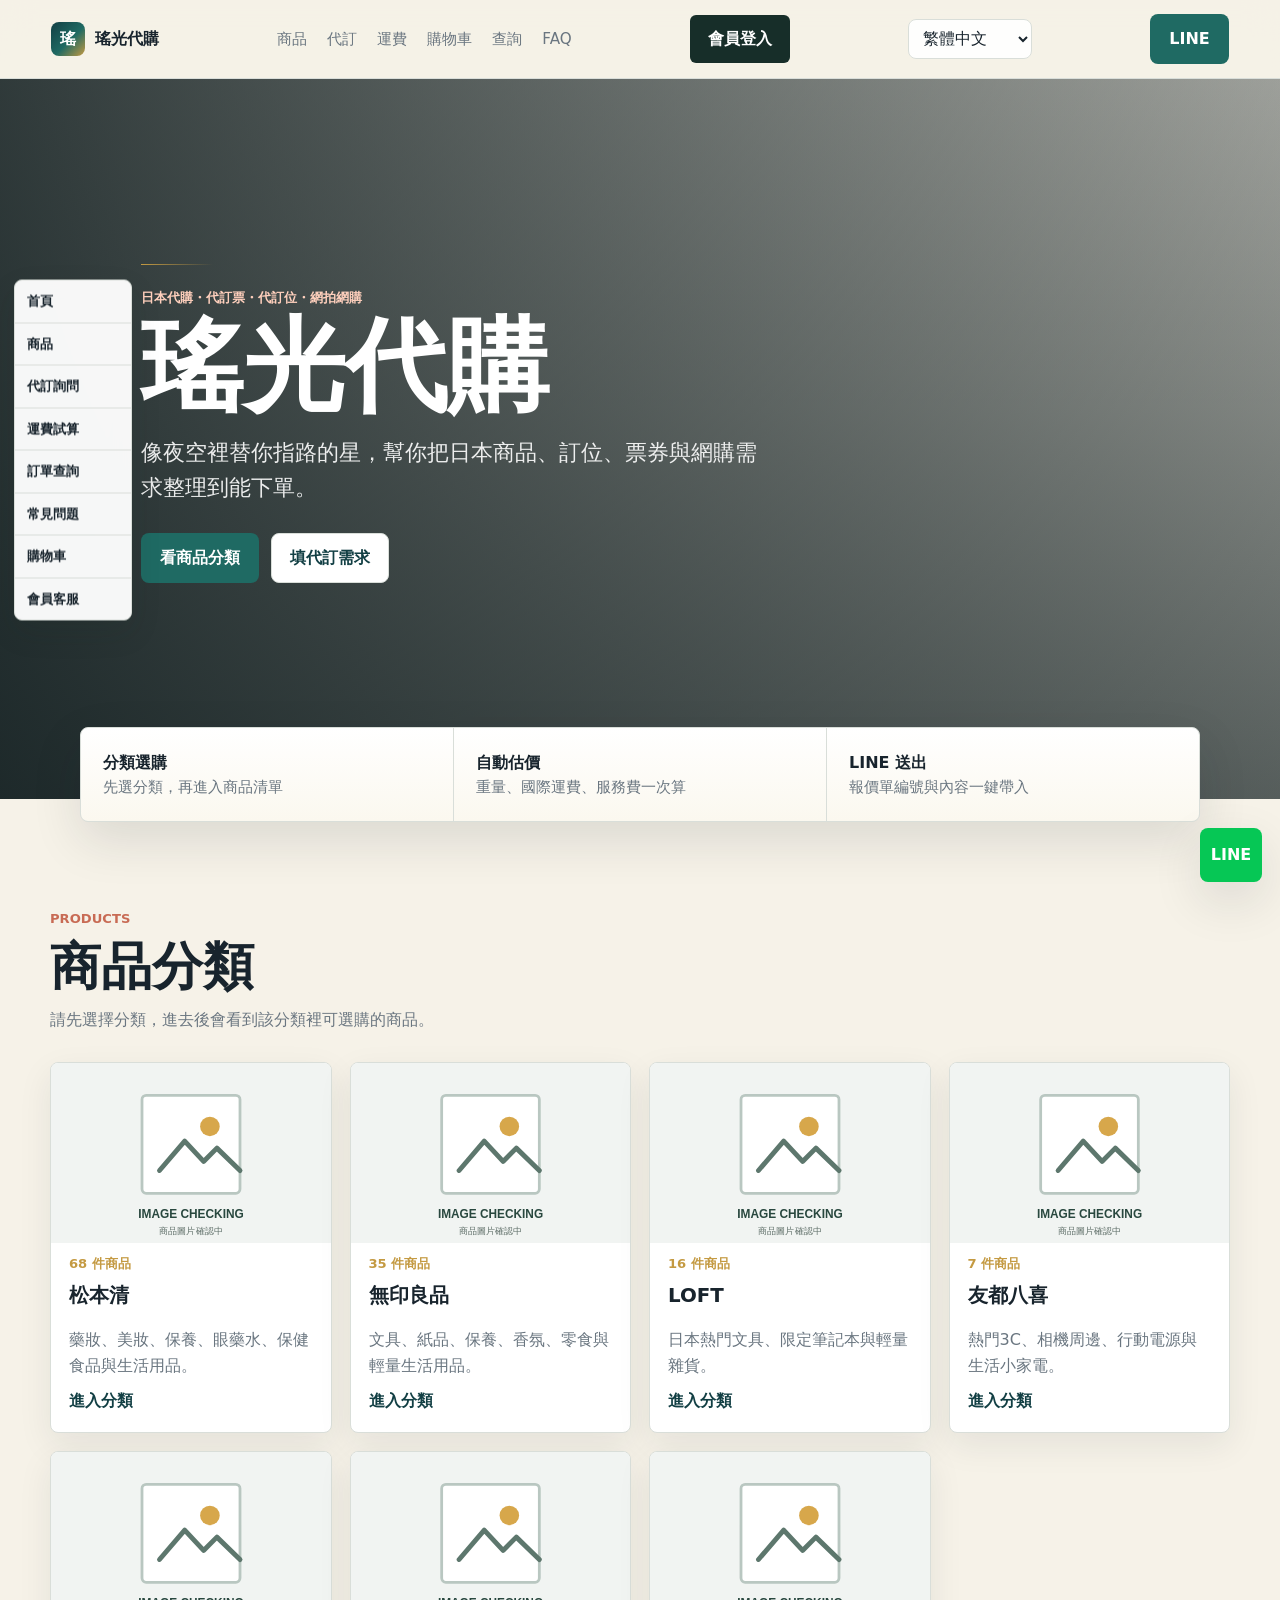
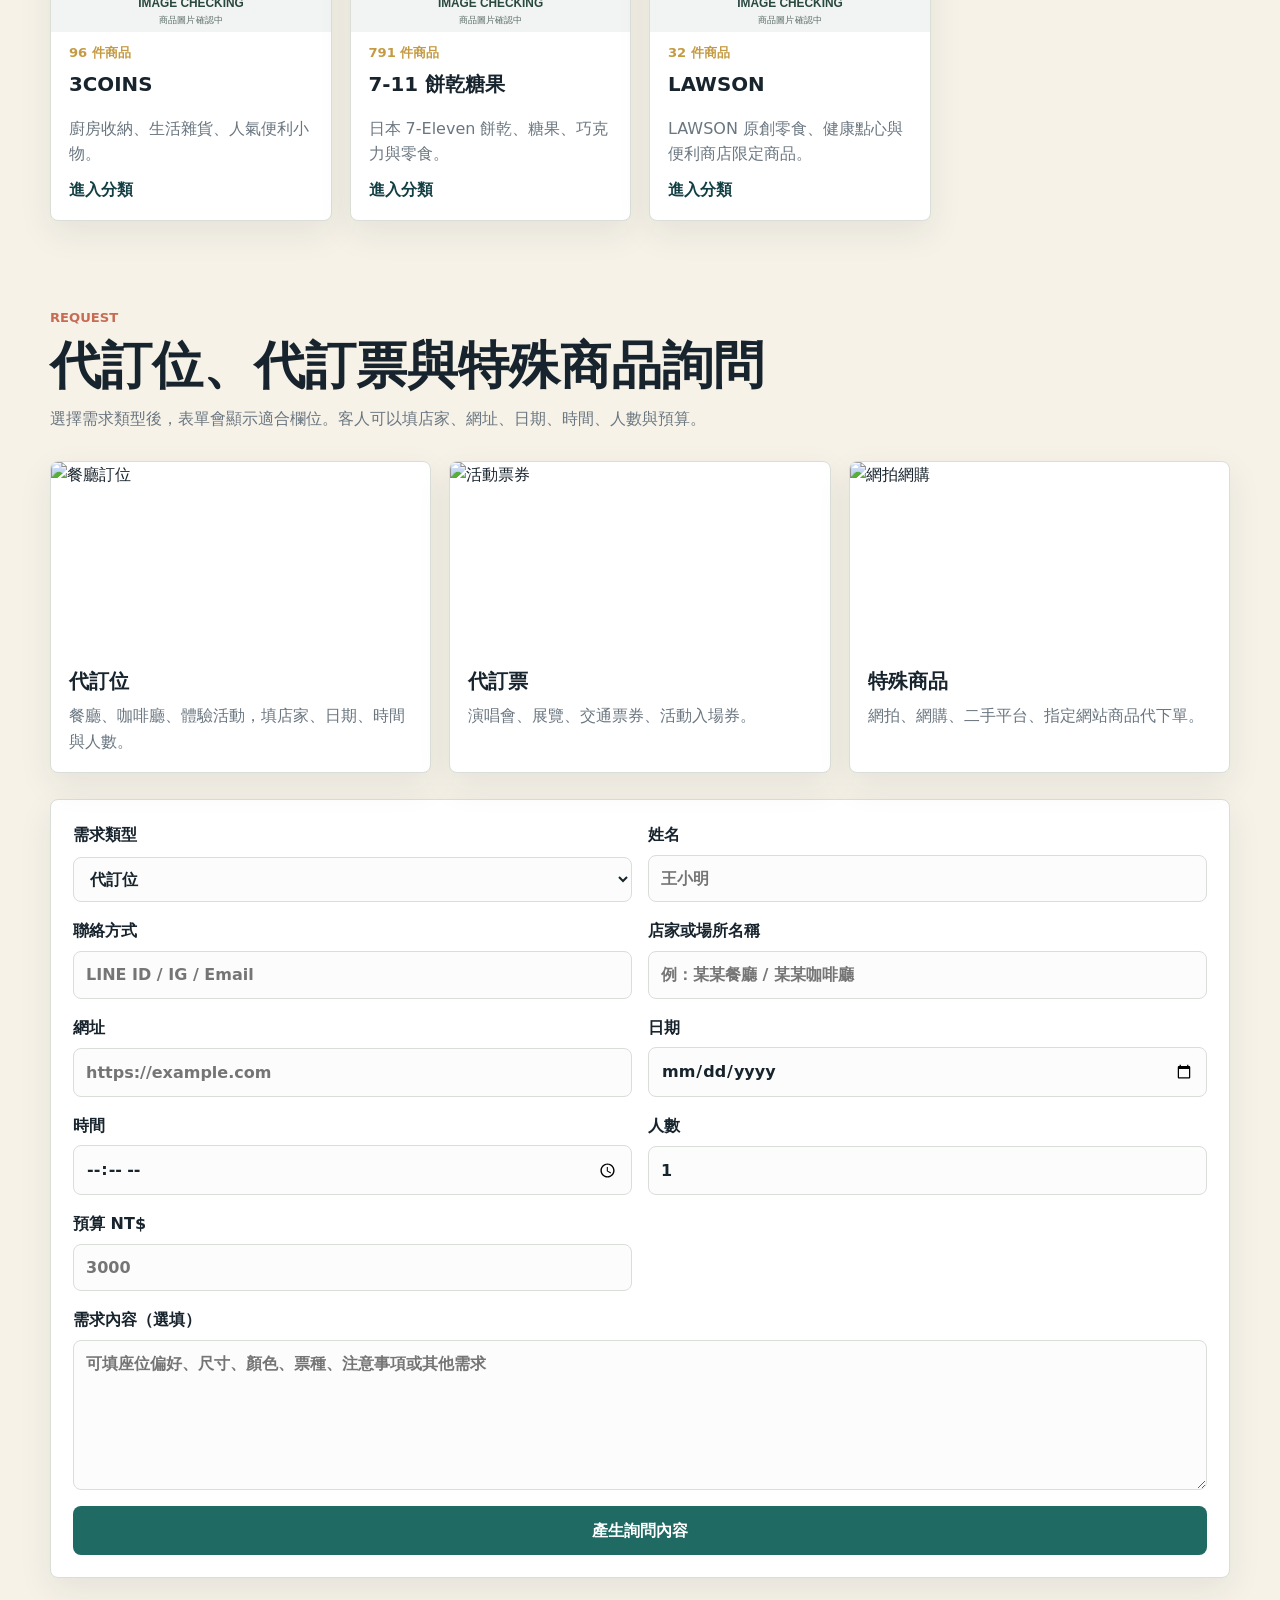
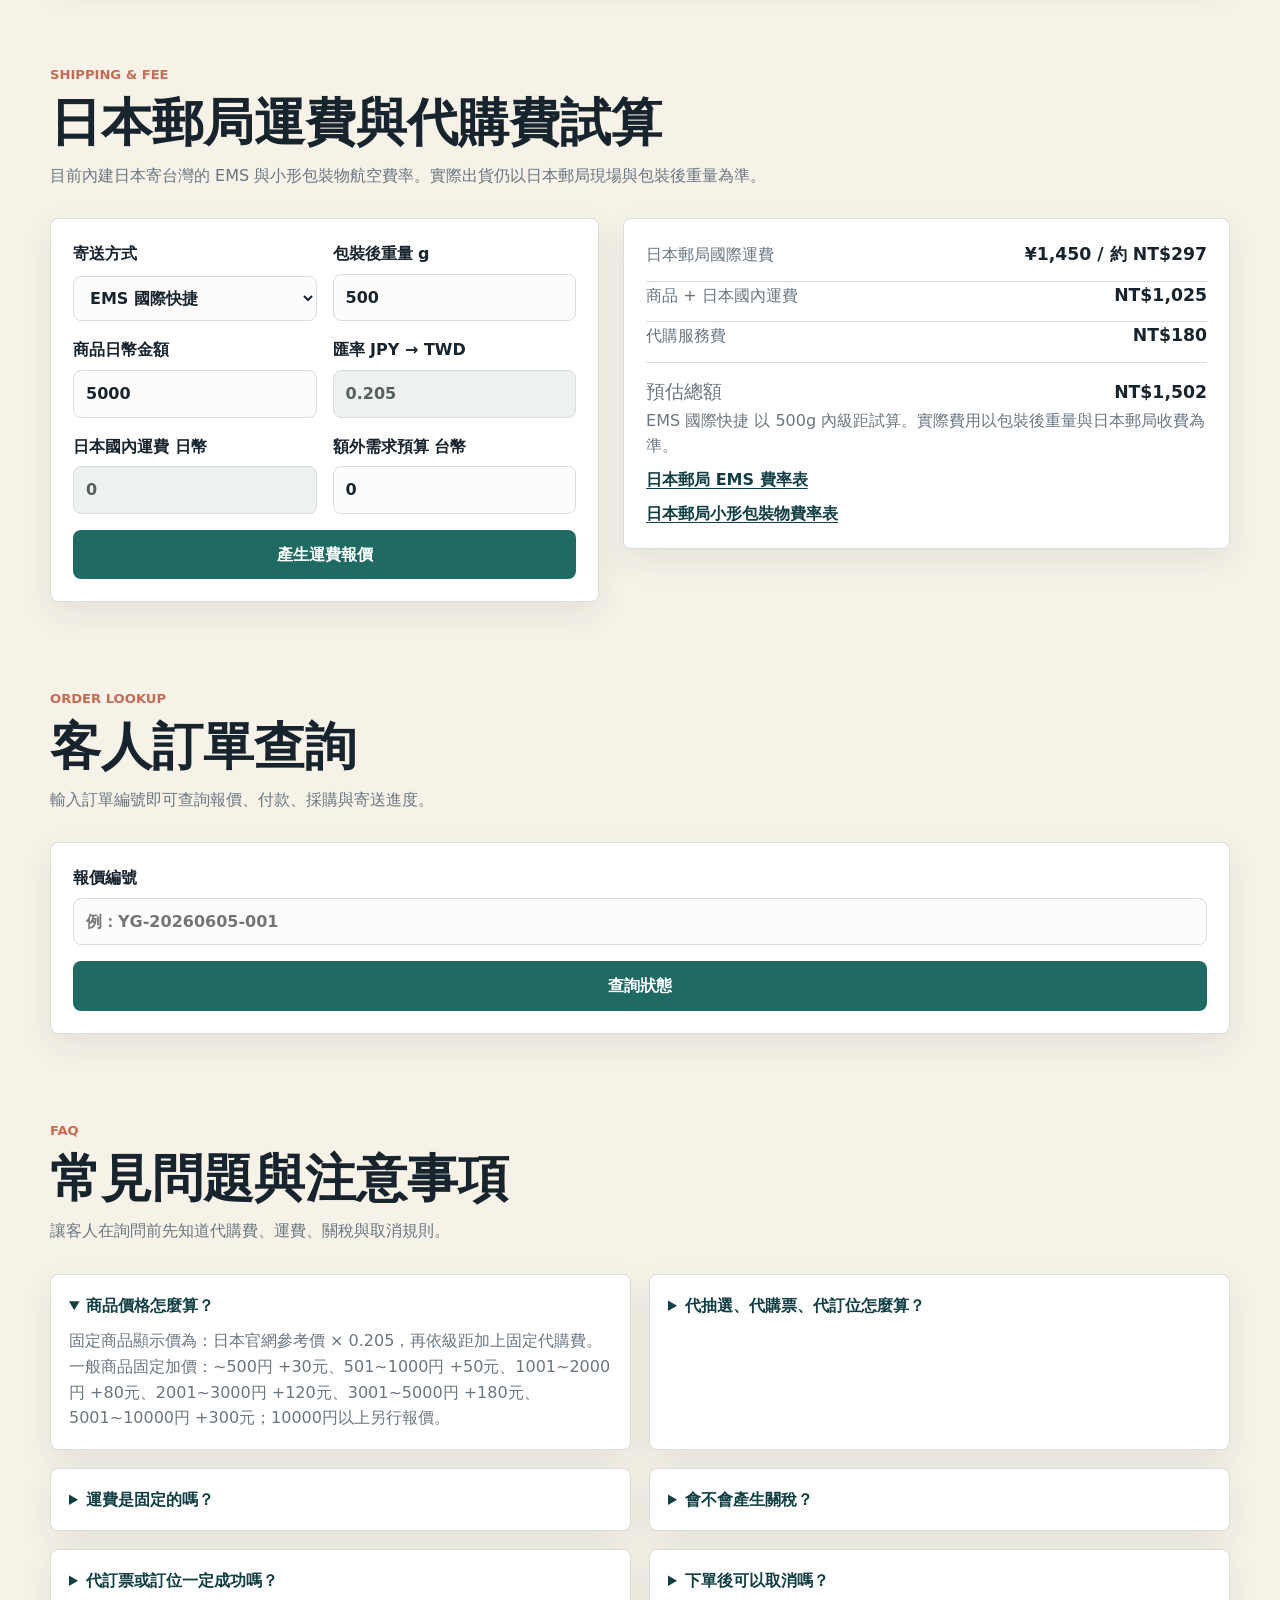
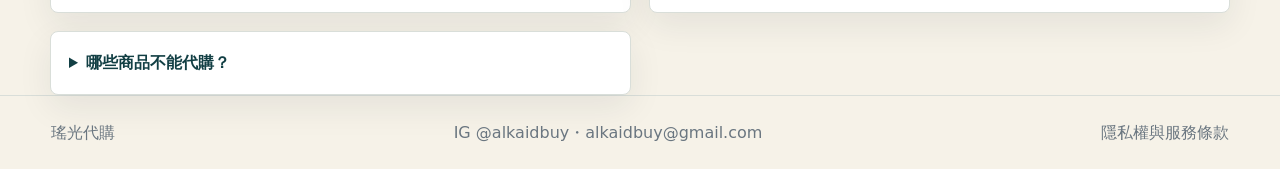
==== commit 4900472d: "Add member support chat and quick navigation" ====
--- a/index.html
+++ b/index.html
@@ -8,7 +8,17 @@
     <link rel="preconnect" href="https://images.unsplash.com" />
     <link rel="stylesheet" href="styles.css" />
   </head>
-  <body data-request-type="代訂位">
+  <body id="top" data-request-type="代訂位">
+    <nav class="desktop-quick-nav" aria-label="頁面快速導覽">
+      <a href="#top">首頁</a>
+      <a href="#products">商品</a>
+      <a href="#special">代訂詢問</a>
+      <a href="#shipping">運費試算</a>
+      <a href="#lookup">訂單查詢</a>
+      <a href="#faq">常見問題</a>
+      <a href="cart.html">購物車</a>
+      <a href="member.html">會員客服</a>
+    </nav>
     <header class="site-header">
       <a class="brand" href="index.html" aria-label="瑤光代購首頁">
         <span class="brand-mark">瑤</span>
@@ -121,7 +131,7 @@
           <label>網址<input id="specialLink" type="url" placeholder="https://example.com" /></label>
           <label class="schedule-field">日期<input id="specialDate" type="date" /></label>
           <label class="schedule-field">時間<input id="specialTime" type="time" /></label>
-          <label class="reservation-field">人數<input id="peopleCount" type="number" min="1" step="1" placeholder="2" /></label>
+          <label class="reservation-field">人數<input id="peopleCount" type="number" min="1" step="1" value="1" placeholder="1" /></label>
           <label class="ticket-field product-field">數量<input id="itemQuantity" type="number" min="1" step="1" placeholder="1" /></label>
           <label>預算 NT$<input id="specialBudget" type="number" inputmode="numeric" min="1" step="1" placeholder="3000" required /></label>
           <label class="full">需求內容（選填）<textarea id="specialDetails" rows="5" placeholder="可填座位偏好、尺寸、顏色、票種、注意事項或其他需求"></textarea></label>
--- a/styles.css
+++ b/styles.css
@@ -40,6 +40,10 @@
   backdrop-filter: blur(16px);
 }
 .brand, .nav-links, .hero-actions, .summary-actions, .panel-actions { display: flex; align-items: center; }
+.desktop-quick-nav { position: fixed; z-index: 20; left: 14px; top: 50%; display: grid; width: 118px; overflow: hidden; border: 1px solid var(--line); border-radius: 8px; background: rgba(255,255,255,.96); box-shadow: 0 12px 30px rgba(24,42,37,.12); transform: translateY(-50%); backdrop-filter: blur(10px); }
+.desktop-quick-nav a { padding: 10px 12px; color: var(--ink); border-bottom: 1px solid var(--line); font-size: .84rem; font-weight: 800; text-decoration: none; }
+.desktop-quick-nav a:last-child { border-bottom: 0; }
+.desktop-quick-nav a:hover,.desktop-quick-nav a:focus-visible { color: #fff; background: var(--accent); }
 .brand { gap: 10px; font-weight: 900; }
 .brand-mark {
   display: grid;
@@ -99,6 +103,8 @@
   background-size: cover;
 }
 .hero-content { position: relative; z-index: 1; max-width: 760px; }
+section[id],#categoryView { scroll-margin-top: 96px; }
+@media (min-width: 1180px) { .hero-content { margin-left: 64px; } }
 .hero-content::before {
   display: block;
   width: 72px;
@@ -573,10 +579,35 @@
 .operations-grid { display: grid; grid-template-columns: 1fr 1.5fr; gap: 18px; }.operations-grid .orders-panel { margin-top: 0; }
 .alert-list { display: grid; gap: 8px; }.operation-alert { display: grid; gap: 3px; padding: 10px; border-left: 4px solid #4d8b7d; background: #f5f8f6; }.operation-alert.warning { border-color: #d49b26; }.operation-alert.danger { border-color: #c94f48; }
 .cost-inline { display: grid; grid-template-columns: repeat(4,minmax(100px,1fr)) auto; gap: 8px; }
+.refund-inline { display: grid; grid-template-columns: 140px minmax(180px,1fr) 140px auto; gap: 8px; margin-top: 10px; }
+.refund-history { display: grid; gap: 6px; margin-top: 10px; }
+.refund-history p { display: flex; justify-content: space-between; gap: 12px; margin: 0; padding: 8px 10px; background: #f7faf8; border: 1px solid var(--line); border-radius: 6px; }
+.refund-history span { color: var(--muted); }
+.support-heading { display: flex; align-items: center; justify-content: space-between; gap: 16px; margin-bottom: 14px; }
+.support-heading h2,.support-heading p { margin: 0; }
+.support-heading p { margin-top: 4px; color: var(--muted); }
+.support-thread-list { display: grid; gap: 14px; margin-bottom: 26px; }
+.support-thread { overflow: hidden; border: 1px solid var(--line); border-radius: 8px; background: #fff; }
+.support-thread > header { display: flex; justify-content: space-between; gap: 12px; padding: 14px; background: #f3f7f5; }
+.support-thread > header div { display: grid; gap: 3px; }
+.support-thread > header span { color: var(--muted); font-size: .84rem; }
+.support-messages { display: grid; gap: 10px; padding: 14px; }
+.support-message { width: min(78%,680px); padding: 10px 12px; border-radius: 8px; background: #eef2f0; }
+.support-message.customer { justify-self: end; color: #fff; background: #1f6f68; }
+.support-message strong,.support-message time { display: block; }
+.support-message p { margin: 5px 0 0; white-space: pre-wrap; }
+.support-message time { margin-top: 5px; opacity: .72; font-size: .76rem; }
+.support-reply-form { display: grid; grid-template-columns: minmax(0,1fr) auto; gap: 8px; padding: 0 14px 14px; }
+.report-list { display: grid; gap: 7px; }
+.report-list > p { display: flex; justify-content: space-between; gap: 14px; margin: 0; padding: 9px 0; border-bottom: 1px solid var(--line); }
+.report-list .quality-failure { color: #9a352f; }
+.audit-list { display: grid; gap: 8px; max-height: 480px; overflow: auto; }
+.audit-list article { display: grid; gap: 3px; padding: 10px; background: #f7faf8; border-left: 3px solid #1f6f68; }
+.audit-list span,.audit-list p { margin: 0; color: var(--muted); font-size: .86rem; }
 .packing-list { display: grid; grid-template-columns: repeat(auto-fit,minmax(280px,1fr)); gap: 12px; }.packing-card { border: 1px solid var(--line); padding: 14px; }.packing-card header { display: grid; gap: 3px; margin-bottom: 10px; }.packing-card>div { display: grid; grid-template-columns: 44px 1fr; gap: 8px; align-items: center; padding: 5px 0; }.packing-card img { width: 44px; height: 44px; object-fit: contain; }
 @media (max-width:700px){.admin-product-grid{grid-template-columns:repeat(2,minmax(0,1fr))}.admin-product-grid .product-card{grid-template-rows:140px 1fr}.admin-product-grid .product-image{height:140px}.admin-page .orders-heading{align-items:flex-start}.admin-page .panel-actions{width:100%}.admin-page .panel-actions input,.admin-page .panel-actions select{min-width:0;width:100%}}
 @media (max-width:700px){.purchase-allocation-card>header,.allocation-line,.purchase-card-footer{grid-template-columns:1fr;display:grid}.purchase-state{grid-template-columns:1fr 1fr}.admin-order-item{grid-template-columns:56px minmax(0,1fr)}.allocation-badge{grid-column:1/-1}.purchase-product{grid-template-columns:64px minmax(0,1fr)}.purchase-product img{width:64px;height:64px}}
-@media (max-width:900px){.operations-grid{grid-template-columns:1fr}.cost-inline{grid-template-columns:1fr 1fr}}
+@media (max-width:900px){.operations-grid{grid-template-columns:1fr}.cost-inline,.refund-inline{grid-template-columns:1fr 1fr}}
 @media print{body[data-page="admin"] .site-header,body[data-page="admin"] .subpage-heading,body[data-page="admin"] .admin-operations,body[data-page="admin"] .admin-tabs,body[data-page="admin"] [data-panel]:not([data-panel="operations"]),body[data-page="admin"] [data-panel="operations"]:not(:has(#packingList)),body[data-page="admin"] #printPacking{display:none!important}body[data-page="admin"] .orders-panel{box-shadow:none;border:0}.packing-card{break-inside:avoid}}
 .dashboard-stats { display: grid; grid-template-columns: repeat(5, minmax(0, 1fr)); gap: 10px; margin-bottom: 16px; }
 .dashboard-stats div { padding: 14px; background: #f7f9f7; border: 1px solid var(--line); border-radius: 6px; }
@@ -589,6 +620,7 @@
 .policy-content h2 { margin: 20px 0 0; font-size: 1.25rem; }
 .policy-content p { margin: 0; color: var(--muted); }
 @media (max-width: 760px) {
+  .desktop-quick-nav { display: none; }
   .member-auth, .member-columns { grid-template-columns: 1fr; }
   .member-toolbar { align-items: flex-start; }
   .subpage-main { padding-top: 30px; }
@@ -605,4 +637,6 @@
   .order-timeline { overflow-x: auto; grid-template-columns: repeat(8, 84px); padding-bottom: 6px; }
   .order-admin-fields { grid-template-columns: 1fr; }
   .dashboard-stats { grid-template-columns: repeat(2, 1fr); }
-}
+  .support-heading { align-items: stretch; flex-direction: column; }
+  .support-reply-form { grid-template-columns: 1fr; }
+}
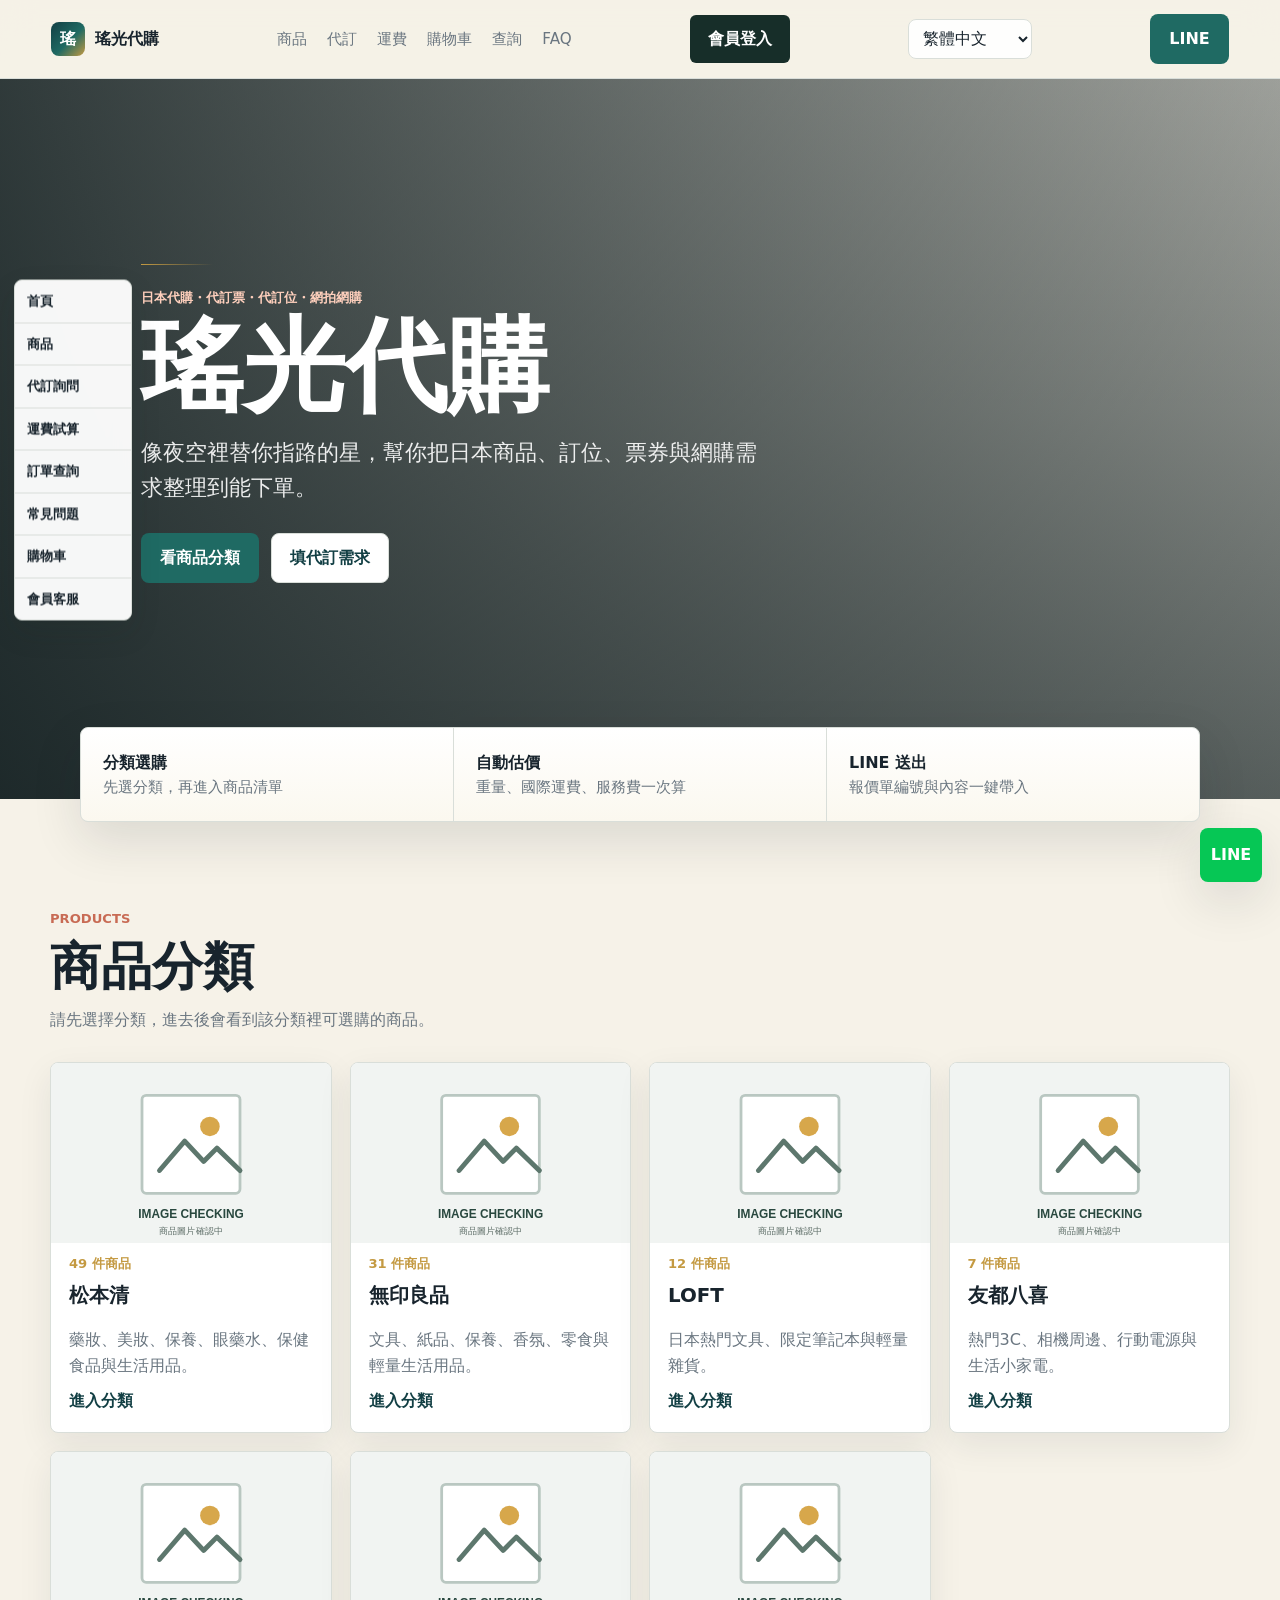
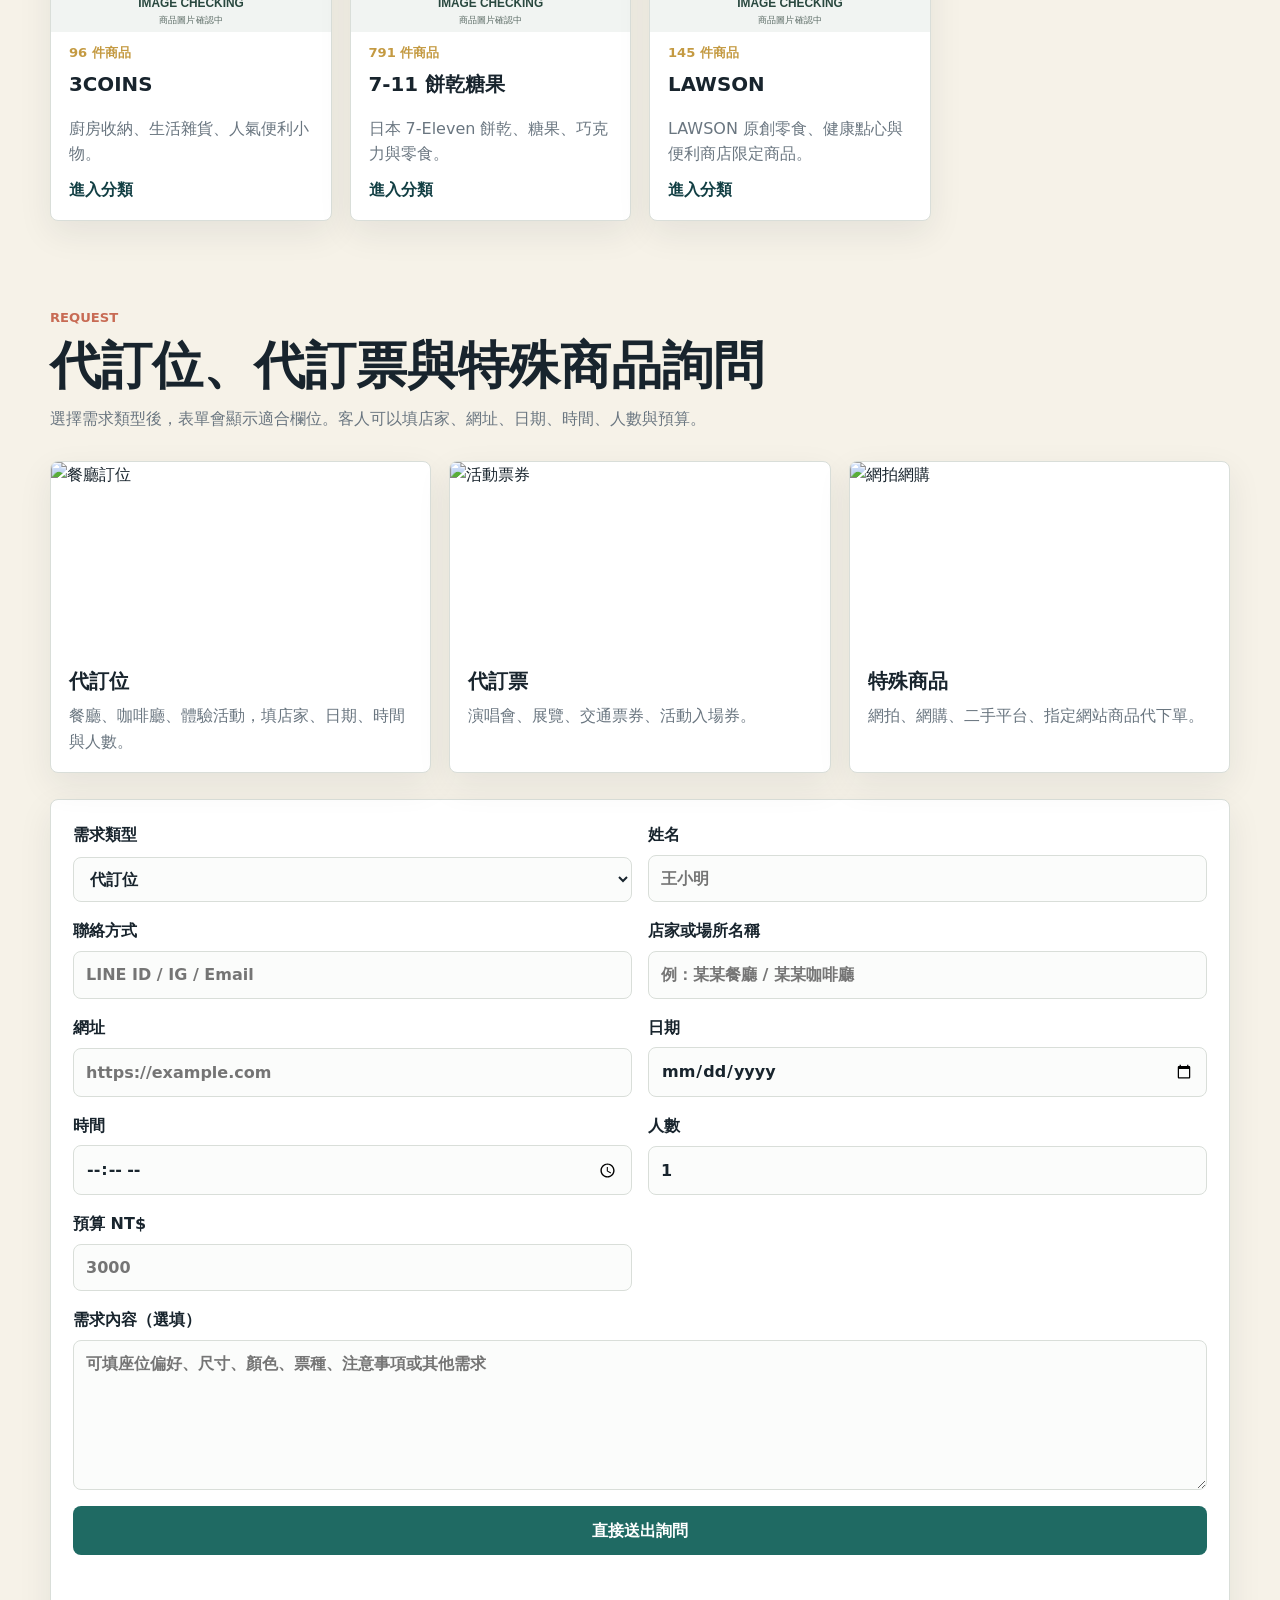
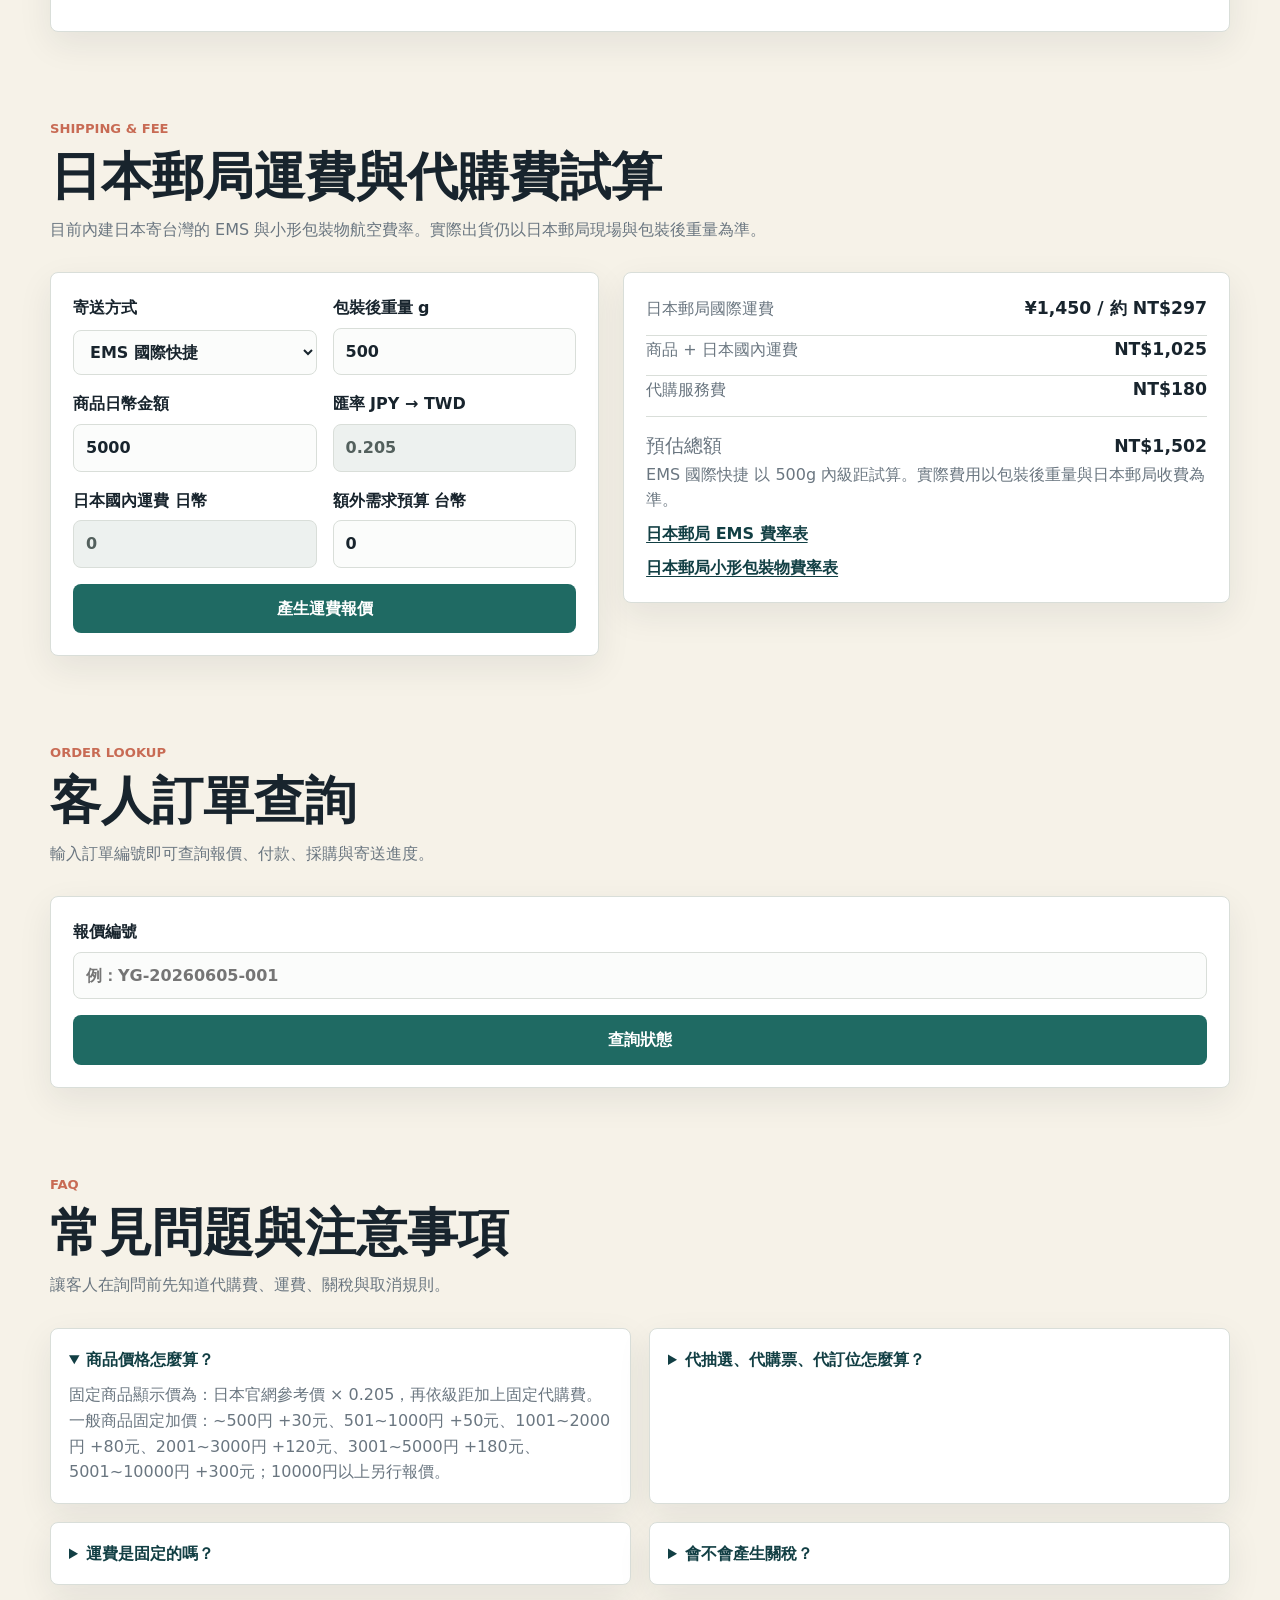
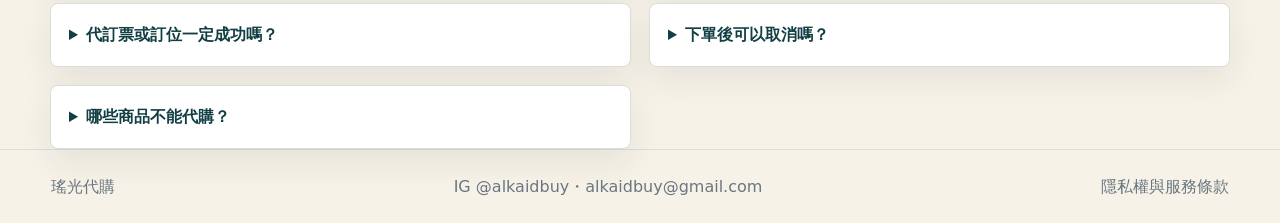
==== commit 51ca4a0d: "Separate inquiries and expand verified Lawson catalog" ====
--- a/index.html
+++ b/index.html
@@ -135,7 +135,8 @@
           <label class="ticket-field product-field">數量<input id="itemQuantity" type="number" min="1" step="1" placeholder="1" /></label>
           <label>預算 NT$<input id="specialBudget" type="number" inputmode="numeric" min="1" step="1" placeholder="3000" required /></label>
           <label class="full">需求內容（選填）<textarea id="specialDetails" rows="5" placeholder="可填座位偏好、尺寸、顏色、票種、注意事項或其他需求"></textarea></label>
-          <button class="primary-button form-submit" type="submit">產生詢問內容</button>
+          <button class="primary-button form-submit" type="submit">直接送出詢問</button>
+          <p class="member-message full" id="specialSubmitStatus" role="status" aria-live="polite"></p>
         </form>
       </section>
 
@@ -392,6 +393,7 @@
       <span>IG @alkaidbuy・alkaidbuy@gmail.com</span>
     </footer>
 
+    <script src="lawson-products-generated.js"></script>
     <script src="script.js"></script>
     <script src="site-enhancements.js"></script>
   </body>
